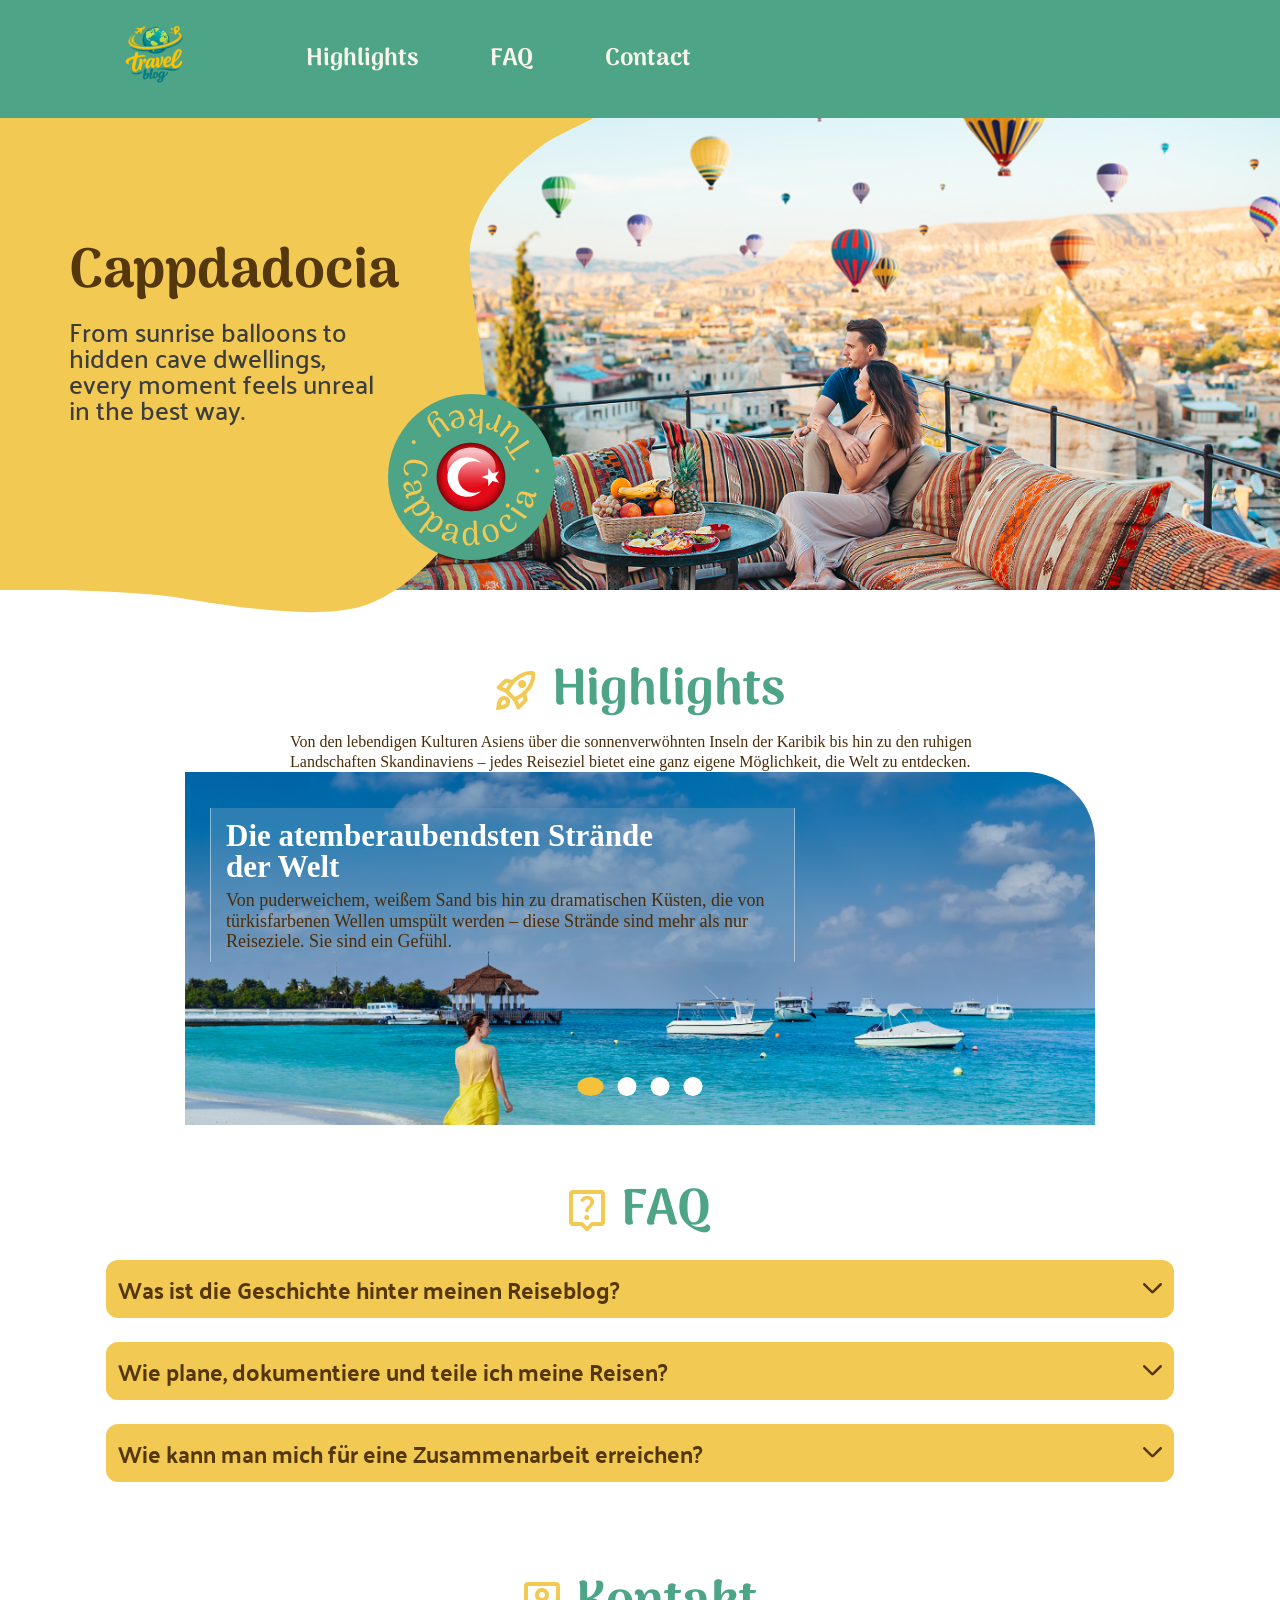
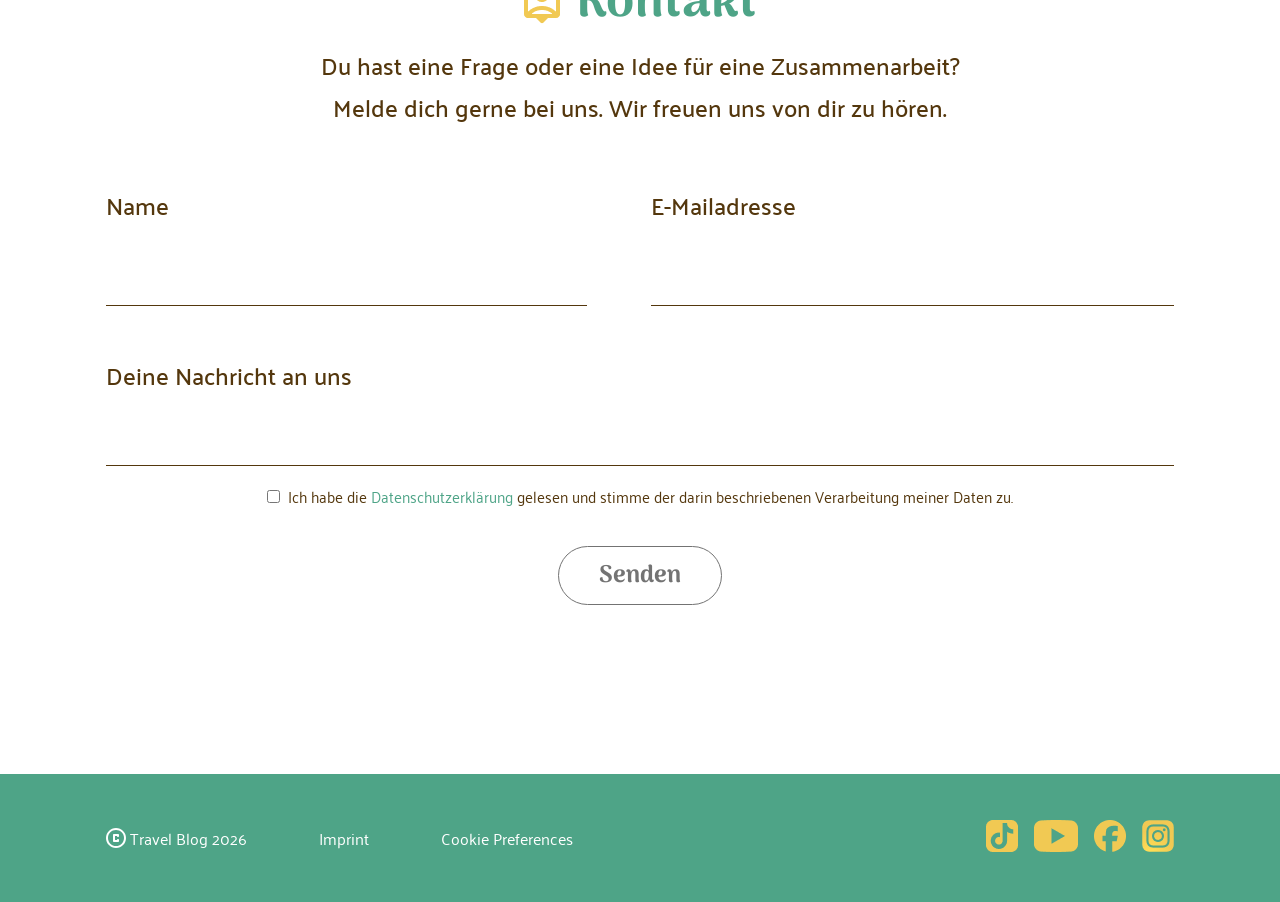
==== index.html @ 820eebd5 "finish lading-page-hero responsive for mobile/desktop" ====
<!DOCTYPE html>
<html lang="de">

<head>
    <meta charset="UTF-8">
    <meta name="viewport" content="width=device-width, initial-scale=1.0">
    <title>BLOG</title>

    <link rel="stylesheet" href="./styles/default.css">
    <link rel="stylesheet" href="./styles/variables.css">
    <link rel="stylesheet" href="./styles/fonts.css">
    <link rel="stylesheet" href="./styles/style.css">
</head>

<body>

    <header>
        <a href="index.html">
            <img class="header-logo" src="./assets/img/travelblog_logo.png"
                alt="Firmenlogo Travelblog mit Flugzeug und Weltkugel">
        </a>

        <nav>
            <a href="index.html#highlights">Highlights</a>
            <a href="index.html#faq">FAQ</a>
            <a href="index.html#contact-form">Contact</a>
        </nav>
    </header>

    <div class="content">

        <section class="landing-page-hero">
            <img class="hero-curve-img" src="./assets/img/hero-curve.svg" alt="">
            <img class="hero-curve-img-mobile" src="./assets/img/hero-curve-mobile.svg" alt="">
            <img class="hero-background-img" src="./assets/img/hero-picture.png"
                alt="Ein Bild von den Dächern von Kappadokien">
            <img class="hero-background-img-mobile" src="./assets/img/header-picture-mobile.png"
                alt="Ein Bild von den Dächern von Kappadokien">
            <div class="hero-turkey-circle" role="img" aria-label="Rundes Symbol von Türkei Flagge">
                <img class="hero-turkey-circle-bg" src="./assets/img/turkey-circle-bg.svg" alt="">
                <img class="hero-turkey-circle-text" src="./assets/img/turkey-circle-text.svg" alt="">
                <img class="hero-turkey-circle-flag" src="./assets/img/turkey-circle-flag.svg" alt="">
            </div>
            <div class="hero-headline">
                <h1>Cappdadocia</h1>
                <p>
                    From sunrise balloons to hidden cave dwellings,
                    every moment feels unreal in the best way.
                </p>
            </div>
        </section>
        <section id="highlights" class="landing-page-highlights">
            <div class="landing-page-headline">
                <img src="./assets/icons/rocket-icon.png" alt="">
                <h2>Highlights</h2>
            </div>

            <p>
                Von den lebendigen Kulturen Asiens über die sonnenverwöhnten Inseln der Karibik bis hin zu den ruhigen
                Landschaften Skandinaviens – jedes Reiseziel bietet eine ganz eigene Möglichkeit, die Welt zu entdecken.
            </p>

            <section class="slider">
                <div class="slides" id="slides">
                    <article class="slide">
                        <div class="slide-content">
                            <h2>
                                Die atemberaubendsten Strände <br>
                                der Welt
                            </h2>
                            <p>
                                Von puderweichem, weißem Sand bis hin zu dramatischen Küsten, die von türkisfarbenen
                                Wellen umspült werden – diese Strände sind mehr als nur Reiseziele. Sie sind ein Gefühl.
                            </p>
                        </div>
                    </article>
                    <article class="slide">
                        <div class="slide-content">
                            <h2>
                                Discover Asia’s<br>
                                Vibrant Cultures
                            </h2>
                            <p>
                                Explore ancient traditions, colorful markets and
                                unforgettable flavors in some of the world's most
                                fascinating destinations.
                            </p>
                        </div>
                    </article>
                    <article class="slide">
                        <div class="slide-content">
                            <h2>
                                Scandinavia’s<br>
                                Serene Landscapes
                            </h2>
                            <p>
                                From majestic mountains to peaceful fjords,
                                Scandinavia offers breathtaking scenery and
                                unforgettable adventures.
                            </p>
                        </div>
                    </article>
                    <article class="slide">
                        <div class="slide-content">
                            <h2>
                                Caribbean<br>
                                Island Dreams
                            </h2>
                            <p>
                                Warm sunshine, crystal-clear water and endless
                                horizons make the Caribbean a true paradise.
                            </p>
                        </div>
                    </article>
                </div>
                <div class="slider-dots">
                    <button class="dot active" data-slide="0" aria-label="Slide 1">
                    </button>
                    <button class="dot" data-slide="1" aria-label="Slide 2">
                    </button>
                    <button class="dot" data-slide="2" aria-label="Slide 3">
                    </button>
                    <button class="dot" data-slide="3" aria-label="Slide 4">
                    </button>
                </div>
                <!-- TODO (Marco): Slide-Wechsel darf laut Team-Absprache nicht per JavaScript erfolgen.
                     Bitte die Umschaltung der aktiven Slide rein per HTML/CSS umsetzen
                     (z.B. Radio-Buttons + :checked - die .dot-Buttons
                     sind aktuell nur Deko und ohne Funktion. -->
            </section>
        </section>

    <section id="faq" class="landing-page-faq">
        <div class="landing-page-headline">
            <img src="./assets/icons/faq.icon.png" alt="">
            <h2>FAQ</h2>
        </div>
        <div class="faq-accordion">
            <details>
                <summary>
                    Was ist die Geschichte hinter meinen Reiseblog?
                    <img src="./assets/icons/faq-accordion-arrow.svg" alt="Pfeil nach unten">
                </summary>

                <p>Alles begann mit einem spontanen Rucksacktrip durch Kappadokien und einer Ballonfahrt bei
                    Sonnenaufgang. Seitdem lässt mich das Fernweh nicht mehr los. Diesen Blog gibt es, damit auch du
                    Lust bekommst, deine eigenen Abenteuer zu wagen.
                </p>
            </details>

            <details>
                <summary>
                    Wie plane, dokumentiere und teile ich meine Reisen?
                    <img src="./assets/icons/faq-accordion-arrow.svg" alt="Pfeil nach unten">
                </summary>
                <p>Vor jeder Reise sammle ich Inspiration und plane eine grobe Route, lasse aber bewusst Raum für
                    Spontanes. Unterwegs halte ich alles in Fotos und einem kurzen Reisetagebuch fest. Zuhause
                    entsteht daraus dann der Blogartikel, den ich hier mit euch teile.</p>

            </details>

            <details>
                <summary>
                    Wie kann man mich für eine Zusammenarbeit erreichen?
                    <img src="./assets/icons/faq-accordion-arrow.svg" alt="Pfeil nach unten">
                </summary>
                <p>Ob Markenkooperation, gemeinsame Reise oder einfach nur ein Hallo – ich freue mich immer über
                    Anfragen. Am schnellsten erreichst du mich per E-Mail oder über das Kontaktformular hier auf der
                    Seite. Auch auf Instagram und TikTok kannst du mir jederzeit schreiben.</p>
            </details>

        </div>

    </section>

    <form id="contact-form" class="contact-form">

        <div class="landing-page-headline">
            <img src="./assets/icons/contact-icon.png" alt="">
            <h2>Kontakt</h2>
        </div>

        <div class="contact-text">
            <p>
                Du hast eine Frage oder eine Idee für eine Zusammenarbeit? <br>
                Melde dich gerne bei uns. Wir freuen uns von dir zu hören.
            </p>

            <div class="personal-data">

                <div class="name">
                    <label>Name</label>
                    <input type="text">
                </div>

                <div class="email">
                    <label>E-Mailadresse</label>
                    <input type="email">
                </div>

            </div>

            <div class="help">
                <label>Deine Nachricht an uns</label>
                <textarea></textarea>
            </div>

        <div class="privacy">
            <div class="privacy-wrapper">
            <input type="checkbox" required>

            <p>
                Ich habe die
                <a href="">Datenschutzerklärung</a>
                gelesen und stimme der darin beschriebenen Verarbeitung meiner Daten zu.
            </p>
        </div>
        </div>

        <button type="submit" class="send-button">
            Senden
        </button>
        </div>

    </form>

    </div>

    <footer>

        <div class="footer-links">

            <div class="footer-links-copyright">
                <img src="./assets/icons/copyright.svg" alt="Copyright Symbol für Website Rechte">
                <p>Travel Blog 2026</p>
            </div>

            <a href="imprint.html">Imprint</a>

            <p>Cookie Preferences</p>

        </div>

        <div class="footer-social-media-links">
            <a href="https://www.tiktok.com/de-DE/" target="_blank">
                <img src="./assets/icons/footer_tiktok.png" alt="Tiktok Logo">
            </a>

            <a href="https://www.youtube.com/" target="_blank">
                <img src="./assets/icons/footer_youtube.png" alt="YouTube Logo">
            </a>

            <a href="https://www.facebook.com/" target="_blank">
                <img src="./assets/icons/footer_facebook.png" alt="Facebook Logo">
            </a>

            <a href="https://www.instagram.com/" target="_blank">
                <img src="./assets/icons/footer_instagram.png" alt="Instagram Logo">
            </a>
        </div>

    </footer>

    <div class="mobile-nav">
        <ul>
            <li><a href=""> <img src="./assets/icons/mobile-nav-home.svg" alt="Home Icon"> </a></li>
            <li><a href=""> <img src="./assets/icons/mobile-nav-highlights.svg" alt="Highlights Icon"> </a></li>
            <li><a href=""> <img src="./assets/icons/mobile-nav-faq.svg" alt="FAQ Icon"> </a></li>
            <li><a href=""> <img src="./assets/icons/mobile-nav-contact.svg" alt="FAQ Icon"> </a></li>
        </ul>
    </div>

</body>

</html>
---- styles/default.css ----
* {
    box-sizing: border-box;
    margin: 0;
    scroll-behavior: smooth;
}

body {
    color: rgba(61, 61, 61, 1);
}

a {
    text-decoration: none;
}

span {
    font-weight: 700;
}
---- styles/variables.css ----
:root {

--primary-bg-color-header-footer: rgba(78, 164, 135, 1);
--content-padding: max(clamp(1.5rem, -0.21rem + 8.57vw, 7.5rem), calc(50% - 720px));

}
---- styles/fonts.css ----
/* arima-regular - latin */
@font-face {
  font-display: swap; /* Check https://developer.mozilla.org/en-US/docs/Web/CSS/@font-face/font-display for other options. */
  font-family: 'Arima';
  font-style: normal;
  font-weight: 400;
  src: url('../assets/fonts/arima-v7-latin-regular.woff2') format('woff2'); /* Chrome 36+, Opera 23+, Firefox 39+, Safari 12+, iOS 10+ */
}
/* arima-500 - latin */
@font-face {
  font-display: swap; /* Check https://developer.mozilla.org/en-US/docs/Web/CSS/@font-face/font-display for other options. */
  font-family: 'Arima';
  font-style: normal;
  font-weight: 500;
  src: url('../assets/fonts/arima-v7-latin-500.woff2') format('woff2'); /* Chrome 36+, Opera 23+, Firefox 39+, Safari 12+, iOS 10+ */
}
/* arima-600 - latin */
@font-face {
  font-display: swap; /* Check https://developer.mozilla.org/en-US/docs/Web/CSS/@font-face/font-display for other options. */
  font-family: 'Arima';
  font-style: normal;
  font-weight: 600;
  src: url('../assets/fonts/arima-v7-latin-600.woff2') format('woff2'); /* Chrome 36+, Opera 23+, Firefox 39+, Safari 12+, iOS 10+ */
}
/* arima-700 - latin */
@font-face {
  font-display: swap; /* Check https://developer.mozilla.org/en-US/docs/Web/CSS/@font-face/font-display for other options. */
  font-family: 'Arima';
  font-style: normal;
  font-weight: 700;
  src: url('../assets/fonts/arima-v7-latin-700.woff2') format('woff2'); /* Chrome 36+, Opera 23+, Firefox 39+, Safari 12+, iOS 10+ */
}

/* palanquin-regular - latin */
@font-face {
  font-display: swap; /* Check https://developer.mozilla.org/en-US/docs/Web/CSS/@font-face/font-display for other options. */
  font-family: 'Palanquin';
  font-style: normal;
  font-weight: 400;
  src: url('../assets/fonts/palanquin-v17-latin-regular.woff2') format('woff2'); /* Chrome 36+, Opera 23+, Firefox 39+, Safari 12+, iOS 10+ */
}
/* palanquin-500 - latin */
@font-face {
  font-display: swap; /* Check https://developer.mozilla.org/en-US/docs/Web/CSS/@font-face/font-display for other options. */
  font-family: 'Palanquin';
  font-style: normal;
  font-weight: 500;
  src: url('../assets/fonts/palanquin-v17-latin-500.woff2') format('woff2'); /* Chrome 36+, Opera 23+, Firefox 39+, Safari 12+, iOS 10+ */
}
/* palanquin-600 - latin */
@font-face {
  font-display: swap; /* Check https://developer.mozilla.org/en-US/docs/Web/CSS/@font-face/font-display for other options. */
  font-family: 'Palanquin';
  font-style: normal;
  font-weight: 600;
  src: url('../assets/fonts/palanquin-v17-latin-600.woff2') format('woff2'); /* Chrome 36+, Opera 23+, Firefox 39+, Safari 12+, iOS 10+ */
}
/* palanquin-700 - latin */
@font-face {
  font-display: swap; /* Check https://developer.mozilla.org/en-US/docs/Web/CSS/@font-face/font-display for other options. */
  font-family: 'Palanquin';
  font-style: normal;
  font-weight: 700;
  src: url('../assets/fonts/palanquin-v17-latin-700.woff2') format('woff2'); /* Chrome 36+, Opera 23+, Firefox 39+, Safari 12+, iOS 10+ */
}

/* palanquin-dark-regular - latin */
@font-face {
  font-display: swap; /* Check https://developer.mozilla.org/en-US/docs/Web/CSS/@font-face/font-display for other options. */
  font-family: 'Palanquin Dark';
  font-style: normal;
  font-weight: 400;
  src: url('../assets/fonts/palanquin-dark-v17-latin-regular.woff2') format('woff2'); /* Chrome 36+, Opera 23+, Firefox 39+, Safari 12+, iOS 10+ */
}
/* palanquin-dark-600 - latin */
@font-face {
  font-display: swap; /* Check https://developer.mozilla.org/en-US/docs/Web/CSS/@font-face/font-display for other options. */
  font-family: 'Palanquin Dark';
  font-style: normal;
  font-weight: 600;
  src: url('../assets/fonts/palanquin-dark-v17-latin-600.woff2') format('woff2'); /* Chrome 36+, Opera 23+, Firefox 39+, Safari 12+, iOS 10+ */
}
---- styles/style.css ----
header {
    display: flex;
    align-items: center;

    background-color: var(--primary-bg-color-header-footer);
    height: clamp(70px, 5.83vw + 42.9px, 128px);
    gap: 102px;
    padding-left: var(--content-padding);
}

.header-logo {
    width: 98px;
}

nav {
    display: flex;
    gap: 72px;
}

nav>a {
    text-decoration: none;
    font-size: 1.5rem;
    font-family: Arima;
    font-weight: 700;

    color: rgba(248, 245, 235, 1);
}

.content {
    padding-inline: var(--content-padding);

}


.landing-page-hero {
    background-color: rgba(241, 201, 83, 1);
    height: clamp(335px, 129.29px + 26.7857vw, 515px);
    width: min(100vw, 1440px);
    position: relative;
    left: 50%;
    transform: translateX(-50%);
    overflow: visible;
}

.hero-curve-img {
    position: absolute;
    z-index: 1;
    width: clamp(420px, 160.57px + 33.7798vw, 647px);
    height: auto;
}

.hero-curve-img-mobile {
    display: none;
}

.hero-background-img {
    z-index: 0;
    width: 100%;
    object-fit: cover;
    object-position: 50%;
    height: clamp(335px, 129.29px + 26.7857vw, 515px);
    position: absolute;
}

.hero-background-img-mobile {
    display: none;
}

.landing-section-hero {
    display: flex;
    justify-content: flex-start;
    flex-direction: column;
}

.hero-headline {
    display: flex;
    position: absolute;
    top: clamp(78px, 30px + 6.25vw, 120px);
    left: clamp(49px, 19.29px + 3.869vw, 75px);
    flex-direction: column;
    justify-content: center;
    max-width: clamp(228px, 88.57px + 18.1548vw, 350px);
}

.hero-headline h1 {

    font-family: Arima;
    font-size: clamp(2.5rem, 1.0714rem + 2.9762vw, 3.75rem);
    color: rgba(84, 55, 13, 1);
    z-index: 3;
}

.hero-headline p {
    margin: 0;

    font-family: Palanquin;
    font-size: clamp(1.25rem, 0.6786rem + 1.1905vw, 1.75rem);
    font-weight: 500;
    line-height: 1;
    z-index: 3;
}

/* Entfernt aus Marcos Slider-Commit: kollidiert mit unserer bestehenden body-Regel
   in default.css (Zeile 7) und fuehrt mit Arial eine projektfremde Schriftart ein
   (wir nutzen Arima/Palanquin). Als Kommentar erhalten statt geloescht, siehe Review.
body {
    font-family: Arial, Helvetica, sans-serif;
    background: #fff;
    color: #402400;
}
*/

.landing-page-highlights {
    width: 100%;
    max-width: 950px;
    margin: 60px auto 45px;
    padding: 0 20px;
}

.landing-page-highlights p {
    max-width: 700px;
    margin: auto;
    font-size: 16px;
    line-height: 1.25;
    color: #4b2c08;
}

/* .intro p {
    max-width: 700px;
    margin: auto;
    font-size: 16px;
    line-height: 1.25;
    color: #4b2c08;
} */


.slider {
    position: relative;
    width: 100%;
    height: 353px;
    overflow: hidden;
    border-top-right-radius: 70px;
}

.slides {
    display: flex;
    width: 400%;
    height: 100%;
    transition: transform 0.7s ease-in-out;
}

.slide {
    position: relative;
    width: 25%;
    height: 100%;
    flex-shrink: 0;
    background-size: cover;
    background-position: center;
}

.slide::after {
    content: "";
    position: absolute;
    inset: 0;
    background:
        linear-gradient(to bottom,
            rgba(0, 91, 157, 0.30),
            rgba(0, 91, 157, 0.05) 55%,
            rgba(0, 140, 180, 0.05));
}

.slide:nth-child(1) {
    background-image: url("../assets/img/beach.jpg");
}

.slide:nth-child(2) {
    background-image: url(../assets/img/beach.jpg);
}

.slide:nth-child(3) {
    background-image: url(../assets/img/beach.jpg);
}

.slide:nth-child(4) {
    background-image: url(../assets/img/beach.jpg);
}

.slide-content {
    position: absolute;
    z-index: 2;
    top: 36px;
    left: 25px;
    width: calc(100% - 210px);
    max-width: 585px;
    padding: 12px 15px 10px;
    color: #fff;
    border-left: 1px solid rgba(255, 255, 255, 0.45);
    border-right: 1px solid rgba(255, 255, 255, 0.45);
    background: rgba(110, 156, 192, 0.40);
}

.slide-content h2 {
    font-size: 31px;
    line-height: 1.02;
    font-weight: 800;
    margin-bottom: 7px;
}

.slide-content p {
    font-size: 18px;
    line-height: 1.15;
}

.slider-dots {
    position: absolute;
    z-index: 10;
    bottom: 29px;
    left: 50%;
    transform: translateX(-50%);
    display: flex;
    align-items: center;
    gap: 14px;
}

/* TODO (Marco): kein JavaScript einsetzen. Der aktive Slide-Wechsel (.dot.active,
   Verschiebung von .slides) muss noch rein per HTML/CSS umgesetzt werden,
   z.B. Radio-Buttons + :checked Aktuell ohne Funktion. */
.dot {
    width: 19px;
    height: 19px;
    border: none;
    border-radius: 50%;
    background: #fff;
    cursor: pointer;
    transition:
        background 0.3s ease,
        transform 0.3s ease,
        width 0.3s ease;
}

.dot:hover {
    transform: scale(1.1);
}

.dot.active {
    width: 26px;
    background: #f5c13b;
    border-radius: 50%;
}

.hero-turkey-circle {
    position: absolute;
    top: clamp(196px, 76px + 15.625vw, 301px);
    left: clamp(275px, 105.86px + 22.0238vw, 423px);
    z-index: 4;
    width: clamp(118px, 44.86px + 9.5238vw, 182px);
    height: clamp(118px, 44.86px + 9.5238vw, 182px);
}

.hero-turkey-circle-bg {
    position: absolute;
    inset: 0;
    width: 100%;
    height: 100%;
}

.hero-turkey-circle-text {
    position: absolute;
    inset: 0;
    margin: auto;
    width: 83%;
    height: auto;
    animation: spin-turkey-circle 13s linear infinite;
}

.hero-turkey-circle-flag {
    position: absolute;
    inset: 0;
    margin: auto;
    width: 42%;
    height: auto;
}

@keyframes spin-turkey-circle {
    to {
        transform: rotate(360deg);
    }
}

.tips-container {
    position: relative;
    padding: 25px 0px;
}

.tips-img {
    position: absolute;
    top: -45px;
    left: 0;
    z-index: 10;
}

.tips-section {
    background-color: rgba(78, 164, 135, 0.2);
    padding: 26px 16px 24px 16px;
    border-radius: 30px;

    width: 90%;
    margin: 0 auto;

    font-family: 'Palanquin';
    font-style: normal;
    font-weight: 400;
    font-size: clamp(1rem, 0.8571rem + 0.7143vw, 1.5rem);
    line-height: 1.2;
}

.tips-link {
    color: rgba(78, 164, 135, 1);

}



.share-button-section {
    display: flex;
    justify-content: center;
    align-items: center;
    flex-direction: column;

    /* margin: 32px; */
}

.share-button-section>p {
    flex-wrap: wrap;

    font-size: clamp(1.125rem, 1.0179rem + 0.5357vw, 1.5rem);
    font-family: Arima;
    font-weight: 500;
    text-align: center;
    line-height: 1.3;

    color: rgba(84, 55, 13, 1);
    width: 100%;
    max-width: 480px;
    padding: 10px;
}



.share-button {
    display: flex;
    justify-content: center;
    align-items: center;

    margin-top: 32px;
    width: 160px;
    height: 50px;
    background-color: rgba(78, 164, 135, 1);
    gap: 10px;
    border-radius: 40px;
}

.share-button img {
    width: 24px;
}

.share-vector-mobile {
    display: none;
}

.share-button p {
    font-size: 1.5rem;
    font-weight: 700;
    font-family: Arima;
    color: rgba(241, 201, 83, 1);
}

.share-button-wrapper {
    display: flex;
    align-items: center;
    justify-content: center;

    position: relative;
}

.share-button-wrapper>img {
    top: -18px;
    right: 50%;
    transform: translateX(-190px);
    position: absolute;
}

.landing-page-headline {
    display: flex;
    justify-content: center;
    align-items: center;

    gap: 16px;
}

.landing-page-headline h2 {
    color: rgba(78, 164, 135, 1);
    font-size: clamp(2.5rem, 2.2857rem + 1.0714vw, 3.25rem);
    font-family: 'Arima';
    font-style: normal;
    font-weight: 700;
}

.landing-page-faq {
    display: flex;
    flex-direction: column;
    justify-content: center;
    align-items: center;

    gap: 8px;
}

.faq-accordion {
    display: flex;
    flex-direction: column;
    width: 100%;
    gap: 24px;
}

.faq-accordion details {
    display: flex;
    flex-direction: column;

    background-color: rgba(241, 201, 83, 1);
    border-radius: 12px;
    overflow: hidden;

    interpolate-size: allow-keywords;
}

.faq-accordion details summary>img {
    transform: rotate(0deg);
    transition: transform 0.6s ease-in-out;
}

.faq-accordion details[open] summary>img {
    transform: rotate(-180deg);
}

.faq-accordion summary {
    display: flex;
    align-items: center;
    justify-content: space-between;
    width: 100%;

    font-family: Palanquin;
    font-size: clamp(1rem, 0.8571rem + 0.7143vw, 1.5rem);
    font-weight: 700;
    color: rgba(84, 55, 13, 1);

    list-style: none;
    cursor: pointer;
    outline: none;
    -webkit-tap-highlight-color: transparent;

    border-radius: 0;
    background-color: rgba(241, 201, 83, 1);
    padding: 8px 12px;
}

.faq-accordion summary:focus-visible {
    outline: 2px solid rgba(84, 55, 13, 1);
    outline-offset: -2px;
}

.faq-accordion details::details-content {
    background-color: #fff;
    opacity: 0;
    block-size: 0;
    overflow-y: clip;
    margin: 0;
    border-radius: 12px 12px 12px 12px;

    transition:
        content-visibility 0.6s allow-discrete,
        opacity 0.6s ease-in-out,
        block-size 0.6s ease-in-out,
        margin 0.6s ease-in-out;
}

.faq-accordion details[open]::details-content {
    opacity: 1;
    block-size: auto;
    margin: 0 12px 12px 12px;
}

@starting-style {
    .faq-accordion details[open]::details-content {
        opacity: 0;
        block-size: 0;
        margin: 0;
    }
}

.faq-accordion p {
    padding: 8px 8px;
    margin: 0;

    font-family: Palanquin;
    font-size: 1rem;
    font-weight: 500;
    color: rgba(84, 55, 13, 1);
    line-height: 1.1;
}

.contact-form {
    font-family: 'Palanquin';
    font-weight: 500;
    font-size: 1.5rem;
    color: rgba(84, 55, 13, 1);

    text-align: center;
    padding: 5rem 0;
}

.contact-text>p {
    padding-bottom: 3.5rem;
}

.personal-data {
    display: flex;
    justify-content: space-between;
}

.name {
    display: flex;
    flex-direction: column;
    width: 45%;
    text-align: start;
}

.email {
    display: flex;
    flex-direction: column;
    width: 49%;
    text-align: start;
}

.help {
    display: flex;
    flex-direction: column;
    text-align: start;
    padding-top: 3rem;
}

.name>input,
.email>input,
textarea {
    border: none;
    border-bottom: 1px solid rgba(84, 55, 13, 1);

    font-family: 'Palanquin';
    font-weight: 500;
    font-size: 1.5rem;
    color: rgba(78, 164, 135, 1);
}

.name>input,
.email>input {
    padding-top: 2.25rem;
}

textarea {
    padding-top: 1rem;
    height: 70px;
    resize: none;
}

.privacy {
    display: flex;
    align-items: flex-start;
    justify-content: center;
    gap: 8px;

    font-weight: 400;
    font-size: 0.938rem;

    padding-top: 1rem;
    padding-bottom: 2.25rem;
}

.privacy>input {
    height: 1.125rem;
    width: 1.125rem;
}

.privacy a {
    color: rgba(78, 164, 135, 1);
}

.privacy-wrapper {
    display: flex;
    gap: 0.5rem;
    align-items: flex-start
}

.privacy-wrapper p {
    text-align: left;
}

.privacy-wrapper>input {
    margin-top: 0.5rem;
}

.send-button {
    display: inline-flex;
    justify-content: center;
    align-items: center;

    padding: 9px 40px;
    border-radius: 40px;
    border: 1px solid rgba(115, 115, 115, 1);

    font-size: 1.5rem;
    font-family: 'Arima';
    font-weight: 700;

    color: rgba(115, 115, 115, 1);
    background-color: white;
}

.contact-form:has(.privacy input:checked) .send-button {
    background-color: rgb(78, 164, 135);
    color: rgba(241, 201, 83, 1);
    border: 1px solid rgb(78, 164, 135);
}

.contact-form:has(.privacy input:checked) .send-button:hover {
    box-shadow: 0 4px 8px rgba(78, 164, 135, 0.5);
    text-shadow: 0 2px 4px rgba(0, 0, 0, 0.5);
}

footer {
    display: flex;
    align-items: center;
    justify-content: space-between;

    background-color: var(--primary-bg-color-header-footer);
    height: 128px;
    padding-inline: clamp(24px, 9.01vw - 9.8px, 120px);
    margin-top: clamp(5rem, 10.3571rem - 5.9524vw, 7.5rem);
    padding-left: var(--content-padding);
}

.footer-links {
    display: flex;
    gap: 72px;

    font-size: 1rem;
    font-weight: 400;
    font-family: Palanquin;
    color: rgba(255, 255, 255, 1);

}

.footer-links a {
    color: rgba(255, 255, 255, 1);

}

.footer-links p {
    text-wrap-mode: nowrap;

}

.footer-links-copyright {
    display: flex;
    gap: 4px;
}

.footer-social-media-links {
    display: flex;
    gap: 16px;
}

.mobile-nav {
    display: none;
}

@media screen and (max-width: 767px) {
    .landing-page-hero {
        height: 480px;
    }

    .hero-curve-img {
        display: none;
    }

    .hero-curve-img-mobile {
        display: block;
        position: absolute;
        z-index: 1;
        top: 0;
        left: 0;
        width: 230px;
        height: auto;
    }

    .hero-background-img {
        display: none;
    }

    .hero-background-img-mobile {
        display: block;
        z-index: 0;
        width: 100%;
        height: 100%;
        object-fit: cover;
        object-position: 50%;
        position: absolute;
    }

    .hero-headline {
        display: none;
    }

    .hero-turkey-circle {
        top: 130px;
        left: 90px;
        width: 150px;
        height: 150px;
    }

    header {
        padding-left: 0;
        justify-content: center;
    }

    .header-logo {
        width: 80px;
    }

    nav {
        display: none;
    }

    .contact-text>p {
        display: none;
    }

    .tips-section {
        width: 100%;
        color: rgba(84, 55, 13, 1);


    }

    .personal-data {
        flex-direction: column;
    }

    .name,
    .email {
        width: 100%;
    }

    .name>input,
    .email>input,
    textarea {
        padding-top: 1rem;
    }

    .help {
        padding-top: 1rem;
    }

    .privacy {
        align-items: flex-start;
    }

    .share-vector {
        display: none;
    }

    .share-button-section {
        margin-bottom: 64px;
    }

    .share-button-wrapper>.share-vector-mobile {
        display: block;
        top: -4px;
        right: 50%;
        transform: translateX(max(-154px, 56px - 50vw));
        position: absolute;

    }

    footer {
        height: auto;
        padding-block: 24px 112px;
    }

    .footer-links {
        flex-direction: column;
        gap: 0px;

    }

    .footer-links>*:nth-child(1) {
        order: 3;
    }

    .footer-links>*:nth-child(2) {
        order: 1;
    }

    .footer-links>*:nth-child(3) {
        order: 2;
    }

    .footer-social-media-links {
        margin-top: 58px;
    }


    .footer-social-media-links img {
        width: 24px;
    }

    .footer-social-media-links a:nth-child(2) img {
        width: 33px;
    }

    .mobile-nav {
        display: flex;
        align-items: center;
        height: 88px;

        position: fixed;
        bottom: 0;
        left: 0;
        width: 100%;
        z-index: 10;

        background-color: rgba(241, 201, 83, 1);
    }

    .mobile-nav ul {
        display: flex;
        align-items: center;
        justify-content: space-evenly;
        gap: 16px;
        width: 100%;
        padding: 0 25px;
    }

    .mobile-nav li {
        list-style: none;
    }
}
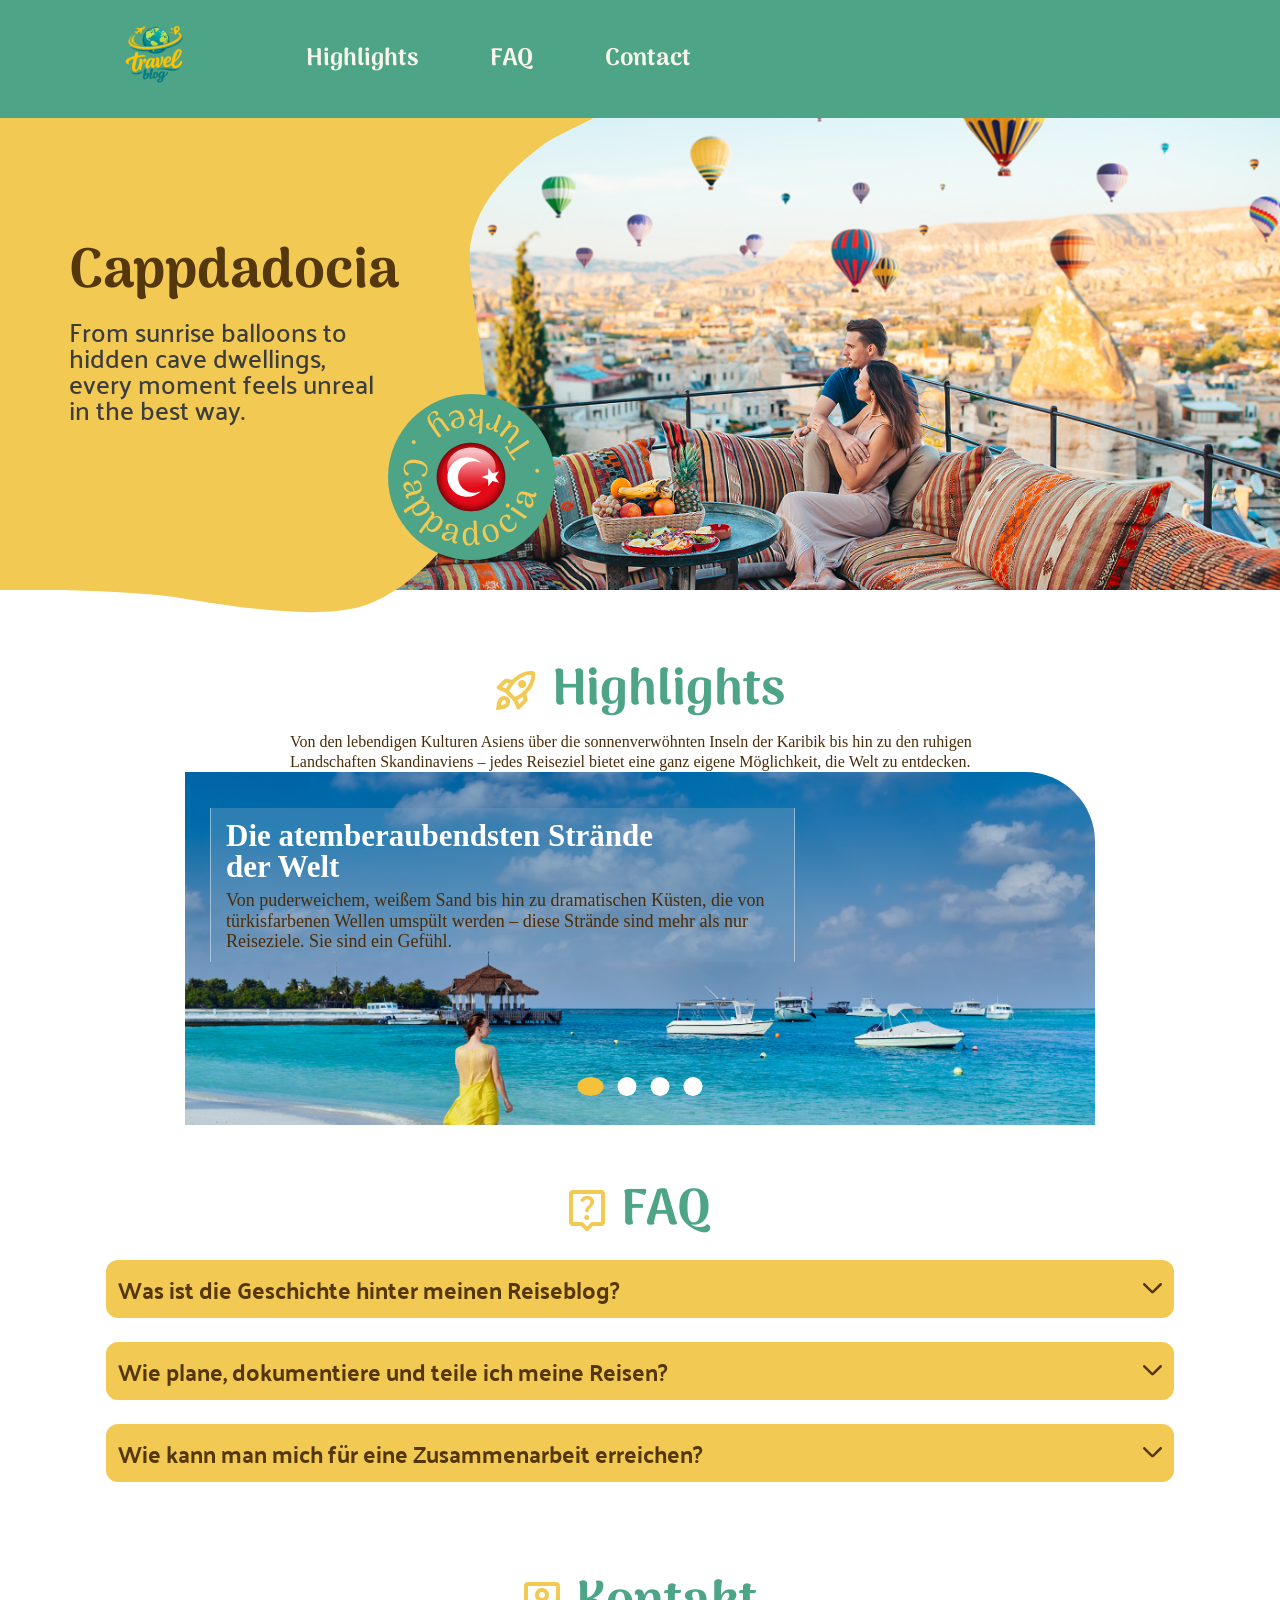
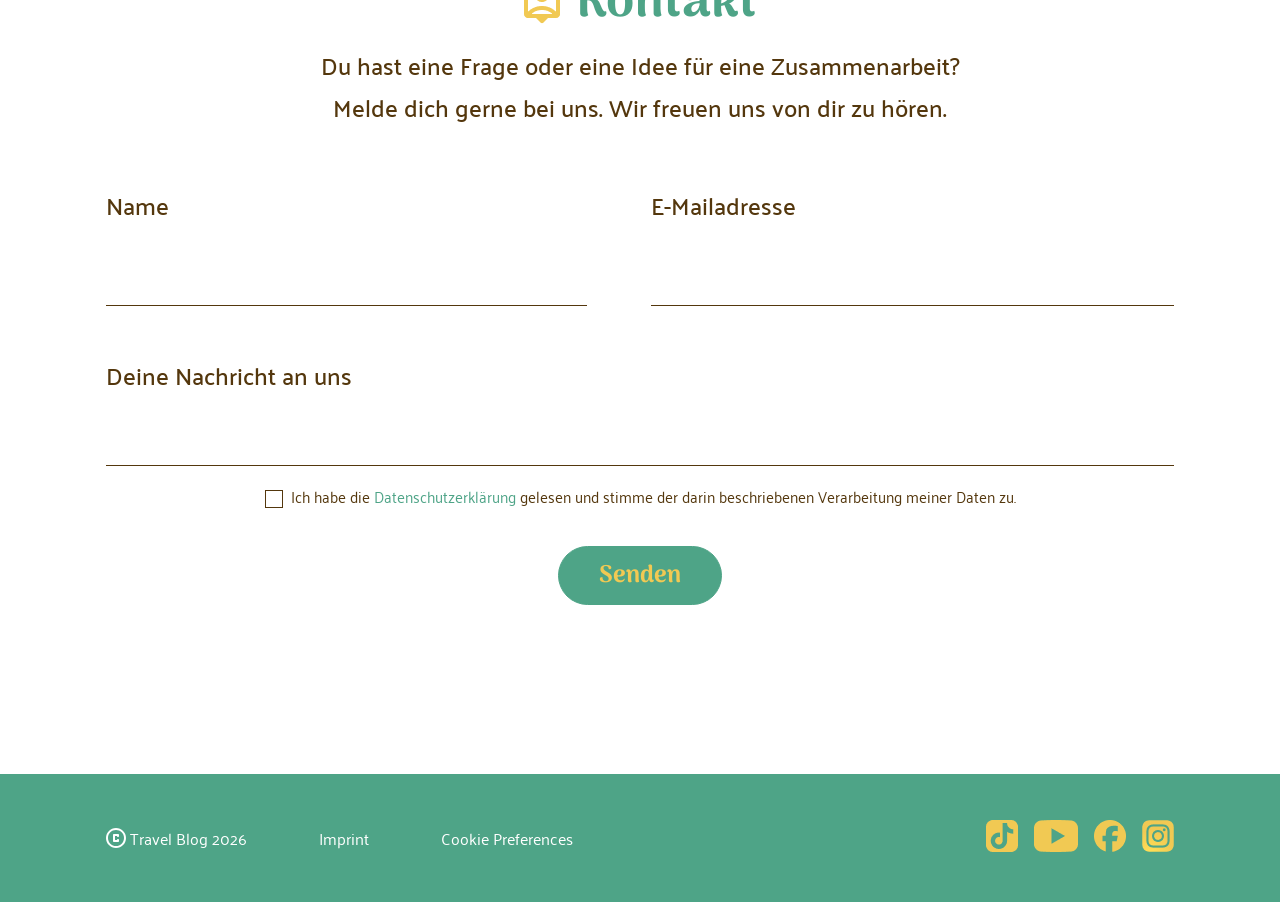
==== commit d6b40859: "add nav links for mobile nav" ====
--- a/index.html
+++ b/index.html
@@ -34,7 +34,7 @@
             <img class="hero-curve-img-mobile" src="./assets/img/hero-curve-mobile.svg" alt="">
             <img class="hero-background-img" src="./assets/img/hero-picture.png"
                 alt="Ein Bild von den Dächern von Kappadokien">
-            <img class="hero-background-img-mobile" src="./assets/img/header-picture-mobile.png"
+            <img class="hero-background-img-mobile" src="./assets/img/hero-picture-mobile.png"
                 alt="Ein Bild von den Dächern von Kappadokien">
             <div class="hero-turkey-circle" role="img" aria-label="Rundes Symbol von Türkei Flagge">
                 <img class="hero-turkey-circle-bg" src="./assets/img/turkey-circle-bg.svg" alt="">
@@ -263,10 +263,10 @@
 
     <div class="mobile-nav">
         <ul>
-            <li><a href=""> <img src="./assets/icons/mobile-nav-home.svg" alt="Home Icon"> </a></li>
-            <li><a href=""> <img src="./assets/icons/mobile-nav-highlights.svg" alt="Highlights Icon"> </a></li>
-            <li><a href=""> <img src="./assets/icons/mobile-nav-faq.svg" alt="FAQ Icon"> </a></li>
-            <li><a href=""> <img src="./assets/icons/mobile-nav-contact.svg" alt="FAQ Icon"> </a></li>
+            <li><a href="index.html"> <img src="./assets/icons/mobile-nav-home.svg" alt="Home Icon"> </a></li>
+            <li><a href="index.html#highlights"> <img src="./assets/icons/mobile-nav-highlights.svg" alt="Highlights Icon"> </a></li>
+            <li><a href="index.html#faq"> <img src="./assets/icons/mobile-nav-faq.svg" alt="FAQ Icon"> </a></li>
+            <li><a href="index.html#contact-form"> <img src="./assets/icons/mobile-nav-contact.svg" alt="FAQ Icon"> </a></li>
         </ul>
     </div>
 
--- a/styles/variables.css
+++ b/styles/variables.css
@@ -1,6 +1,6 @@
 :root {
 
 --primary-bg-color-header-footer: rgba(78, 164, 135, 1);
---content-padding: max(clamp(1.5rem, -0.21rem + 8.57vw, 7.5rem), calc(50% - 720px));
+--content-padding: max(clamp(1.5rem, -0.21rem + 8.57vw, 7.5rem), calc(50% - 600px));
 
 }
--- a/styles/style.css
+++ b/styles/style.css
@@ -100,16 +100,6 @@
     z-index: 3;
 }
 
-/* Entfernt aus Marcos Slider-Commit: kollidiert mit unserer bestehenden body-Regel
-   in default.css (Zeile 7) und fuehrt mit Arial eine projektfremde Schriftart ein
-   (wir nutzen Arima/Palanquin). Als Kommentar erhalten statt geloescht, siehe Review.
-body {
-    font-family: Arial, Helvetica, sans-serif;
-    background: #fff;
-    color: #402400;
-}
-*/
-
 .landing-page-highlights {
     width: 100%;
     max-width: 950px;
@@ -124,14 +114,6 @@
     line-height: 1.25;
     color: #4b2c08;
 }
-
-/* .intro p {
-    max-width: 700px;
-    margin: auto;
-    font-size: 16px;
-    line-height: 1.25;
-    color: #4b2c08;
-} */
 
 
 .slider {
@@ -287,108 +269,6 @@
     }
 }
 
-.tips-container {
-    position: relative;
-    padding: 25px 0px;
-}
-
-.tips-img {
-    position: absolute;
-    top: -45px;
-    left: 0;
-    z-index: 10;
-}
-
-.tips-section {
-    background-color: rgba(78, 164, 135, 0.2);
-    padding: 26px 16px 24px 16px;
-    border-radius: 30px;
-
-    width: 90%;
-    margin: 0 auto;
-
-    font-family: 'Palanquin';
-    font-style: normal;
-    font-weight: 400;
-    font-size: clamp(1rem, 0.8571rem + 0.7143vw, 1.5rem);
-    line-height: 1.2;
-}
-
-.tips-link {
-    color: rgba(78, 164, 135, 1);
-
-}
-
-
-
-.share-button-section {
-    display: flex;
-    justify-content: center;
-    align-items: center;
-    flex-direction: column;
-
-    /* margin: 32px; */
-}
-
-.share-button-section>p {
-    flex-wrap: wrap;
-
-    font-size: clamp(1.125rem, 1.0179rem + 0.5357vw, 1.5rem);
-    font-family: Arima;
-    font-weight: 500;
-    text-align: center;
-    line-height: 1.3;
-
-    color: rgba(84, 55, 13, 1);
-    width: 100%;
-    max-width: 480px;
-    padding: 10px;
-}
-
-
-
-.share-button {
-    display: flex;
-    justify-content: center;
-    align-items: center;
-
-    margin-top: 32px;
-    width: 160px;
-    height: 50px;
-    background-color: rgba(78, 164, 135, 1);
-    gap: 10px;
-    border-radius: 40px;
-}
-
-.share-button img {
-    width: 24px;
-}
-
-.share-vector-mobile {
-    display: none;
-}
-
-.share-button p {
-    font-size: 1.5rem;
-    font-weight: 700;
-    font-family: Arima;
-    color: rgba(241, 201, 83, 1);
-}
-
-.share-button-wrapper {
-    display: flex;
-    align-items: center;
-    justify-content: center;
-
-    position: relative;
-}
-
-.share-button-wrapper>img {
-    top: -18px;
-    right: 50%;
-    transform: translateX(-190px);
-    position: absolute;
-}
 
 .landing-page-headline {
     display: flex;
@@ -593,6 +473,11 @@
     color: rgba(78, 164, 135, 1);
 }
 
+.privacy a:hover {
+    font-family: 'Palanquin Dark';
+    font-weight: 400;
+}
+
 .privacy-wrapper {
     display: flex;
     gap: 0.5rem;
@@ -605,6 +490,15 @@
 
 .privacy-wrapper>input {
     margin-top: 0.5rem;
+
+    width: 18px;
+    height: 18px;
+    appearance: none;
+    border: 1px solid rgba(84, 55, 13, 1);
+}
+
+.privacy-wrapper > input:hover {
+    background-color: rgba(241, 201, 83, 1);
 }
 
 .send-button {
@@ -614,25 +508,47 @@
 
     padding: 9px 40px;
     border-radius: 40px;
-    border: 1px solid rgba(115, 115, 115, 1);
 
     font-size: 1.5rem;
     font-family: 'Arima';
     font-weight: 700;
 
-    color: rgba(115, 115, 115, 1);
-    background-color: white;
-}
-
-.contact-form:has(.privacy input:checked) .send-button {
     background-color: rgb(78, 164, 135);
     color: rgba(241, 201, 83, 1);
     border: 1px solid rgb(78, 164, 135);
 }
 
-.contact-form:has(.privacy input:checked) .send-button:hover {
+.send-button:hover {
     box-shadow: 0 4px 8px rgba(78, 164, 135, 0.5);
     text-shadow: 0 2px 4px rgba(0, 0, 0, 0.5);
+}
+
+.privacy-wrapper > input:checked {
+    background-color: rgb(78, 164, 135);
+}
+
+.privacy-wrapper > input:checked::after {
+    content: "";
+    display: block;
+    border: solid rgba(241, 201, 83, 1);
+    border-width: 0 2px 2px 0;
+
+    width: 5px;
+    height: 9px;
+
+    transform: translateX(4px) rotate(45deg);
+    display: flex;
+    align-items: center;
+    justify-content: center;
+}
+
+.contact-form:has(.privacy-wrapper > input:user-invalid) .send-button {
+    background-color: white;
+    color: rgba(115, 115, 115, 1);
+    border: 1px solid rgba(115, 115, 115, 1);
+
+    box-shadow: none;
+    text-shadow: none;
 }
 
 footer {
@@ -683,8 +599,135 @@
 }
 
 @media screen and (max-width: 767px) {
+    header {
+        padding-left: 0;
+        justify-content: center;
+    }
+
+    .header-logo {
+        width: 80px;
+    }
+
+    nav {
+        display: none;
+    }
+
+    .contact-text>p {
+        display: none;
+    }
+
+    .tips-section {
+        width: 100%;
+        color: rgba(84, 55, 13, 1);
+
+
+    }
+
+    .personal-data {
+        flex-direction: column;
+    }
+
+    .name,
+    .email {
+        width: 100%;
+    }
+
+    .name>input,
+    .email>input,
+    textarea {
+        padding-top: 1rem;
+    }
+
+    .help {
+        padding-top: 1rem;
+    }
+
+    .privacy {
+        align-items: flex-start;
+    }
+
+    footer {
+        height: auto;
+        padding-block: 24px 112px;
+    }
+
+    .footer-links {
+        flex-direction: column;
+        gap: 0px;
+
+    }
+
+    .footer-links>*:nth-child(1) {
+        order: 3;
+    }
+
+    .footer-links>*:nth-child(2) {
+        order: 1;
+    }
+
+    .footer-links>*:nth-child(3) {
+        order: 2;
+    }
+
+    .footer-social-media-links {
+        margin-top: 58px;
+    }
+
+
+    .footer-social-media-links img {
+        width: 24px;
+    }
+
+    .footer-social-media-links a:nth-child(2) img {
+        width: 33px;
+    }
+
+    .mobile-nav {
+        display: flex;
+        align-items: center;
+        height: 88px;
+
+        position: fixed;
+        bottom: 0;
+        left: 0;
+        width: 100%;
+        z-index: 10;
+
+        background-color: rgba(241, 201, 83, 1);
+    }
+
+    .mobile-nav ul {
+        display: flex;
+        align-items: center;
+        justify-content: space-evenly;
+        gap: 16px;
+        width: 100%;
+        padding: 0 25px;
+    }
+
+    .mobile-nav li {
+        list-style: none;
+    }
+}
+
+@media screen and (max-width: 500px) {
     .landing-page-hero {
         height: 480px;
+    }
+
+    .hero-background-img {
+        height: 100%;
+        display: none;
+    }
+
+    .hero-background-img-mobile {
+        display: block;
+        z-index: 0;
+        width: 100%;
+        height: 100%;
+        object-fit: cover;
+        object-position: 50%;
+        position: absolute;
     }
 
     .hero-curve-img {
@@ -701,20 +744,6 @@
         height: auto;
     }
 
-    .hero-background-img {
-        display: none;
-    }
-
-    .hero-background-img-mobile {
-        display: block;
-        z-index: 0;
-        width: 100%;
-        height: 100%;
-        object-fit: cover;
-        object-position: 50%;
-        position: absolute;
-    }
-
     .hero-headline {
         display: none;
     }
@@ -725,131 +754,4 @@
         width: 150px;
         height: 150px;
     }
-
-    header {
-        padding-left: 0;
-        justify-content: center;
-    }
-
-    .header-logo {
-        width: 80px;
-    }
-
-    nav {
-        display: none;
-    }
-
-    .contact-text>p {
-        display: none;
-    }
-
-    .tips-section {
-        width: 100%;
-        color: rgba(84, 55, 13, 1);
-
-
-    }
-
-    .personal-data {
-        flex-direction: column;
-    }
-
-    .name,
-    .email {
-        width: 100%;
-    }
-
-    .name>input,
-    .email>input,
-    textarea {
-        padding-top: 1rem;
-    }
-
-    .help {
-        padding-top: 1rem;
-    }
-
-    .privacy {
-        align-items: flex-start;
-    }
-
-    .share-vector {
-        display: none;
-    }
-
-    .share-button-section {
-        margin-bottom: 64px;
-    }
-
-    .share-button-wrapper>.share-vector-mobile {
-        display: block;
-        top: -4px;
-        right: 50%;
-        transform: translateX(max(-154px, 56px - 50vw));
-        position: absolute;
-
-    }
-
-    footer {
-        height: auto;
-        padding-block: 24px 112px;
-    }
-
-    .footer-links {
-        flex-direction: column;
-        gap: 0px;
-
-    }
-
-    .footer-links>*:nth-child(1) {
-        order: 3;
-    }
-
-    .footer-links>*:nth-child(2) {
-        order: 1;
-    }
-
-    .footer-links>*:nth-child(3) {
-        order: 2;
-    }
-
-    .footer-social-media-links {
-        margin-top: 58px;
-    }
-
-
-    .footer-social-media-links img {
-        width: 24px;
-    }
-
-    .footer-social-media-links a:nth-child(2) img {
-        width: 33px;
-    }
-
-    .mobile-nav {
-        display: flex;
-        align-items: center;
-        height: 88px;
-
-        position: fixed;
-        bottom: 0;
-        left: 0;
-        width: 100%;
-        z-index: 10;
-
-        background-color: rgba(241, 201, 83, 1);
-    }
-
-    .mobile-nav ul {
-        display: flex;
-        align-items: center;
-        justify-content: space-evenly;
-        gap: 16px;
-        width: 100%;
-        padding: 0 25px;
-    }
-
-    .mobile-nav li {
-        list-style: none;
-    }
 }
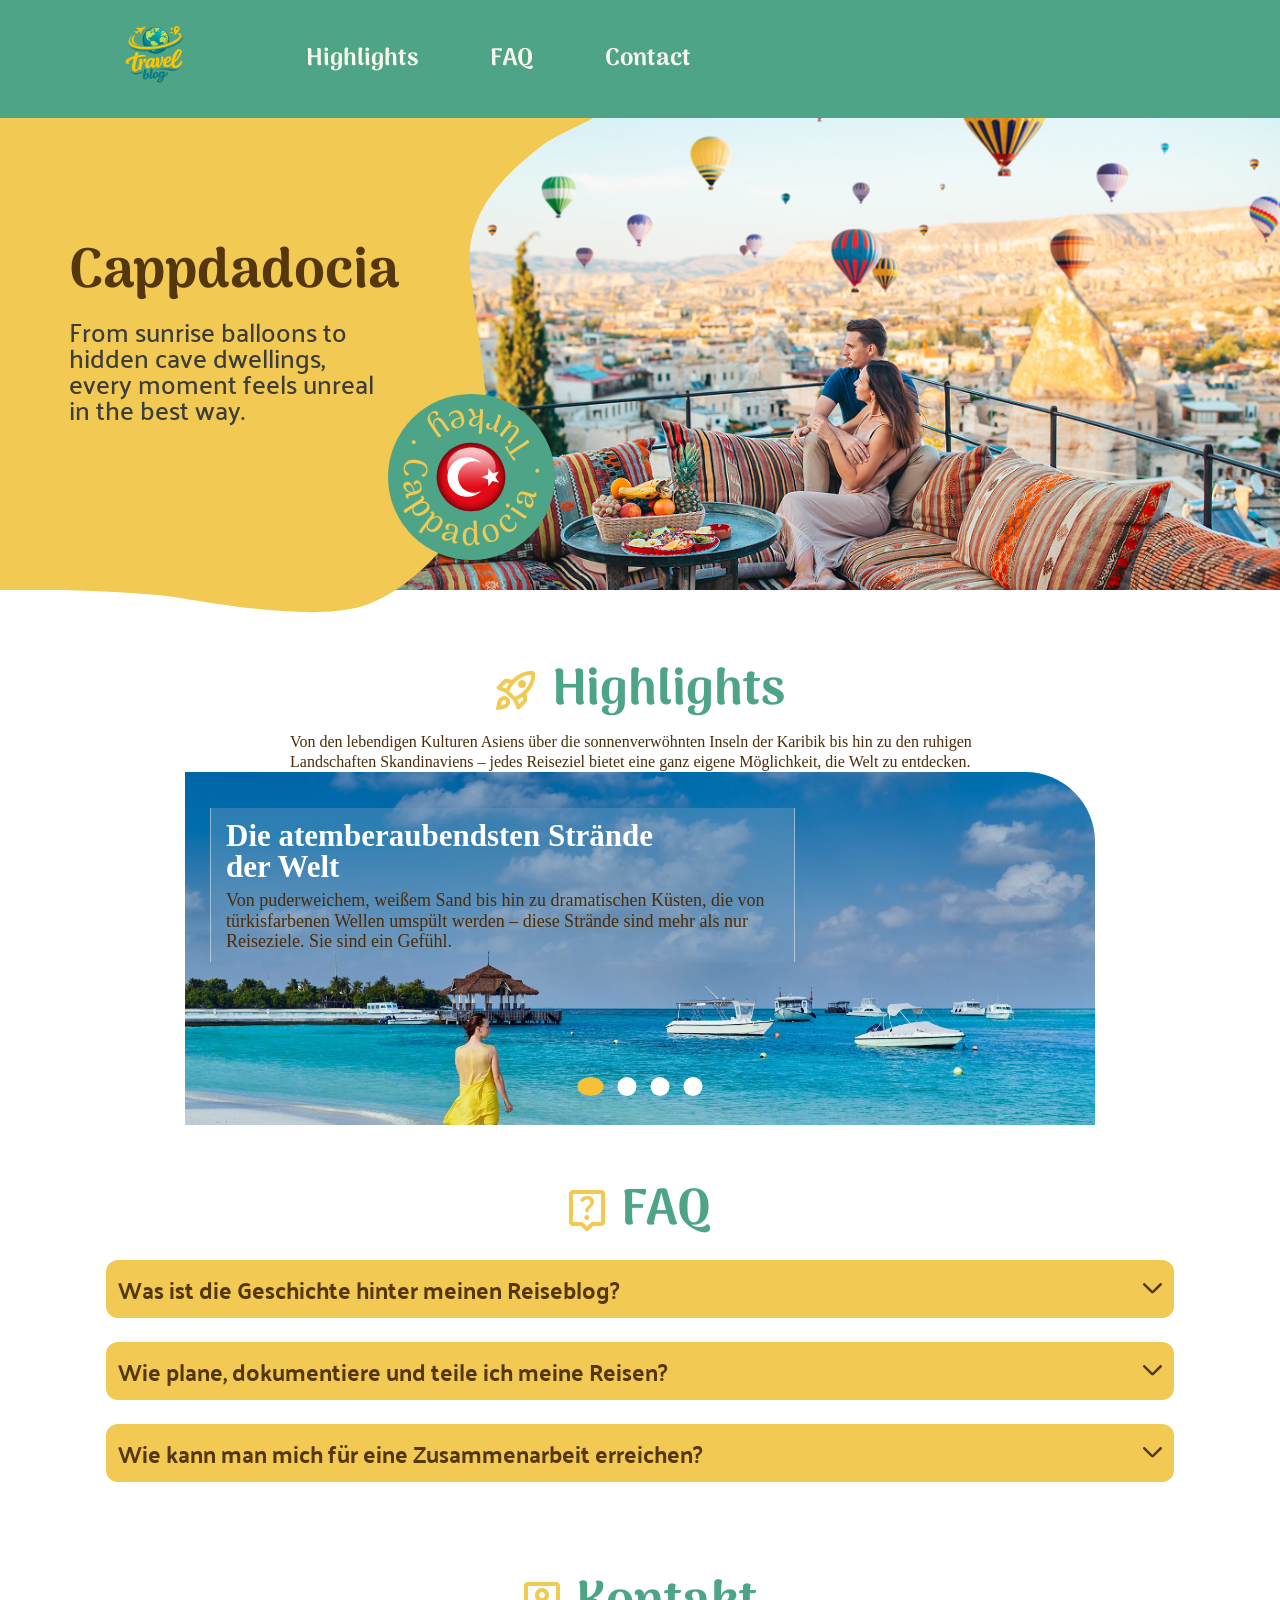
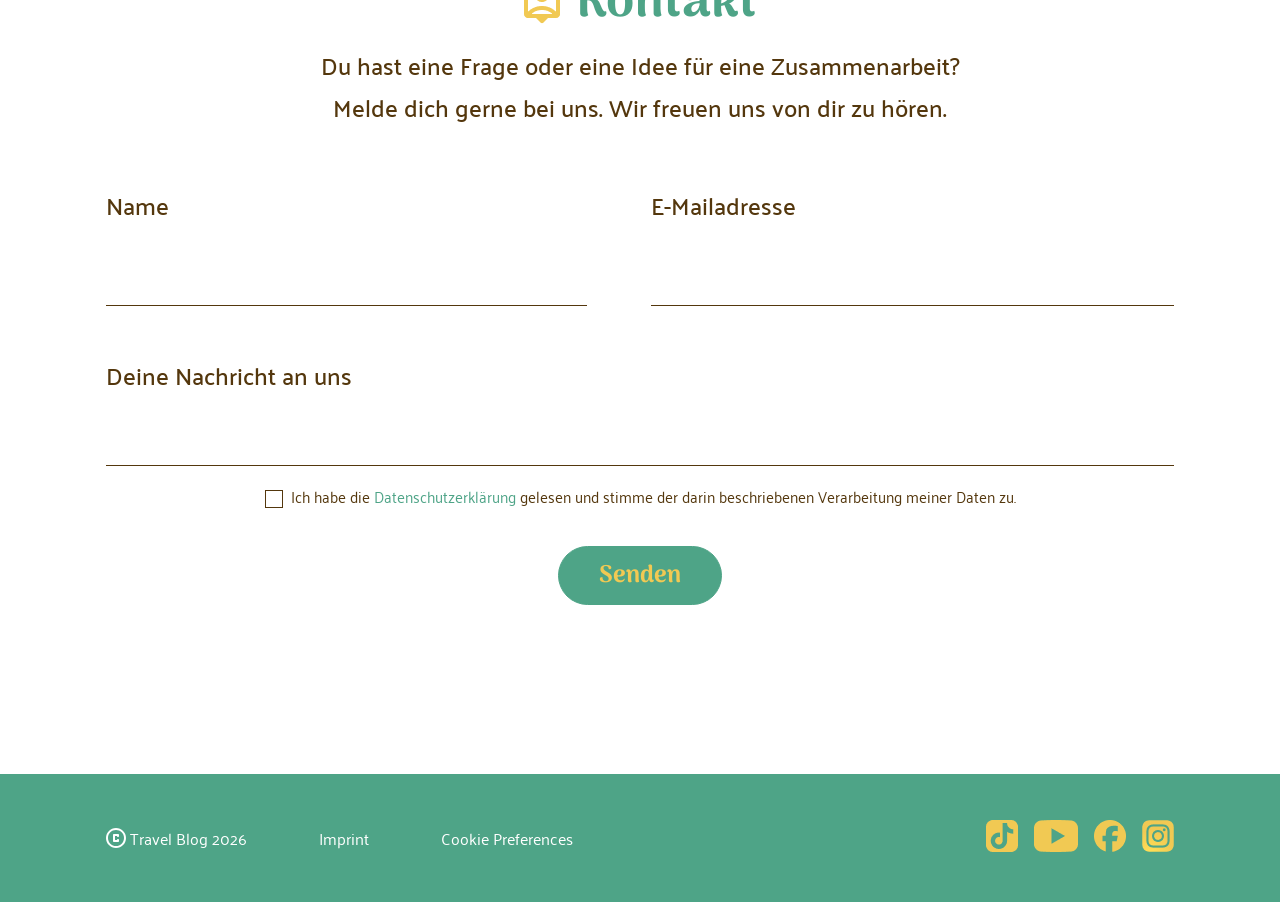
==== commit 8c1a1efb: "add lazy loading for img and change all img to compressed versions" ====
--- a/index.html
+++ b/index.html
@@ -51,7 +51,7 @@
         </section>
         <section id="highlights" class="landing-page-highlights">
             <div class="landing-page-headline">
-                <img src="./assets/icons/rocket-icon.png" alt="">
+                <img src="./assets/icons/rocket-icon.png" alt="" loading="lazy">
                 <h2>Highlights</h2>
             </div>
 
@@ -132,14 +132,14 @@
 
     <section id="faq" class="landing-page-faq">
         <div class="landing-page-headline">
-            <img src="./assets/icons/faq.icon.png" alt="">
+            <img src="./assets/icons/faq.icon.png" alt="" loading="lazy">
             <h2>FAQ</h2>
         </div>
         <div class="faq-accordion">
             <details>
                 <summary>
                     Was ist die Geschichte hinter meinen Reiseblog?
-                    <img src="./assets/icons/faq-accordion-arrow.svg" alt="Pfeil nach unten">
+                    <img src="./assets/icons/faq-accordion-arrow.svg" alt="Pfeil nach unten" loading="lazy">
                 </summary>
 
                 <p>Alles begann mit einem spontanen Rucksacktrip durch Kappadokien und einer Ballonfahrt bei
@@ -151,7 +151,7 @@
             <details>
                 <summary>
                     Wie plane, dokumentiere und teile ich meine Reisen?
-                    <img src="./assets/icons/faq-accordion-arrow.svg" alt="Pfeil nach unten">
+                    <img src="./assets/icons/faq-accordion-arrow.svg" alt="Pfeil nach unten" loading="lazy">
                 </summary>
                 <p>Vor jeder Reise sammle ich Inspiration und plane eine grobe Route, lasse aber bewusst Raum für
                     Spontanes. Unterwegs halte ich alles in Fotos und einem kurzen Reisetagebuch fest. Zuhause
@@ -162,7 +162,7 @@
             <details>
                 <summary>
                     Wie kann man mich für eine Zusammenarbeit erreichen?
-                    <img src="./assets/icons/faq-accordion-arrow.svg" alt="Pfeil nach unten">
+                    <img src="./assets/icons/faq-accordion-arrow.svg" alt="Pfeil nach unten" loading="lazy">
                 </summary>
                 <p>Ob Markenkooperation, gemeinsame Reise oder einfach nur ein Hallo – ich freue mich immer über
                     Anfragen. Am schnellsten erreichst du mich per E-Mail oder über das Kontaktformular hier auf der
@@ -176,7 +176,7 @@
     <form id="contact-form" class="contact-form">
 
         <div class="landing-page-headline">
-            <img src="./assets/icons/contact-icon.png" alt="">
+            <img src="./assets/icons/contact-icon.png" alt="" loading="lazy">
             <h2>Kontakt</h2>
         </div>
 
@@ -231,7 +231,7 @@
         <div class="footer-links">
 
             <div class="footer-links-copyright">
-                <img src="./assets/icons/copyright.svg" alt="Copyright Symbol für Website Rechte">
+                <img src="./assets/icons/copyright.svg" alt="Copyright Symbol für Website Rechte" loading="lazy">
                 <p>Travel Blog 2026</p>
             </div>
 
@@ -243,19 +243,19 @@
 
         <div class="footer-social-media-links">
             <a href="https://www.tiktok.com/de-DE/" target="_blank">
-                <img src="./assets/icons/footer_tiktok.png" alt="Tiktok Logo">
+                <img src="./assets/icons/footer_tiktok.png" alt="Tiktok Logo" loading="lazy">
             </a>
 
             <a href="https://www.youtube.com/" target="_blank">
-                <img src="./assets/icons/footer_youtube.png" alt="YouTube Logo">
+                <img src="./assets/icons/footer_youtube.png" alt="YouTube Logo" loading="lazy">
             </a>
 
             <a href="https://www.facebook.com/" target="_blank">
-                <img src="./assets/icons/footer_facebook.png" alt="Facebook Logo">
+                <img src="./assets/icons/footer_facebook.png" alt="Facebook Logo" loading="lazy">
             </a>
 
             <a href="https://www.instagram.com/" target="_blank">
-                <img src="./assets/icons/footer_instagram.png" alt="Instagram Logo">
+                <img src="./assets/icons/footer_instagram.png" alt="Instagram Logo" loading="lazy">
             </a>
         </div>
 
@@ -263,10 +263,10 @@
 
     <div class="mobile-nav">
         <ul>
-            <li><a href="index.html"> <img src="./assets/icons/mobile-nav-home.svg" alt="Home Icon"> </a></li>
-            <li><a href="index.html#highlights"> <img src="./assets/icons/mobile-nav-highlights.svg" alt="Highlights Icon"> </a></li>
-            <li><a href="index.html#faq"> <img src="./assets/icons/mobile-nav-faq.svg" alt="FAQ Icon"> </a></li>
-            <li><a href="index.html#contact-form"> <img src="./assets/icons/mobile-nav-contact.svg" alt="FAQ Icon"> </a></li>
+            <li><a href="index.html"> <img src="./assets/icons/mobile-nav-home.svg" alt="Home Icon" loading="lazy"> </a></li>
+            <li><a href="index.html#highlights"> <img src="./assets/icons/mobile-nav-highlights.svg" alt="Highlights Icon" loading="lazy"> </a></li>
+            <li><a href="index.html#faq"> <img src="./assets/icons/mobile-nav-faq.svg" alt="FAQ Icon" loading="lazy"> </a></li>
+            <li><a href="index.html#contact-form"> <img src="./assets/icons/mobile-nav-contact.svg" alt="FAQ Icon" loading="lazy"> </a></li>
         </ul>
     </div>
 
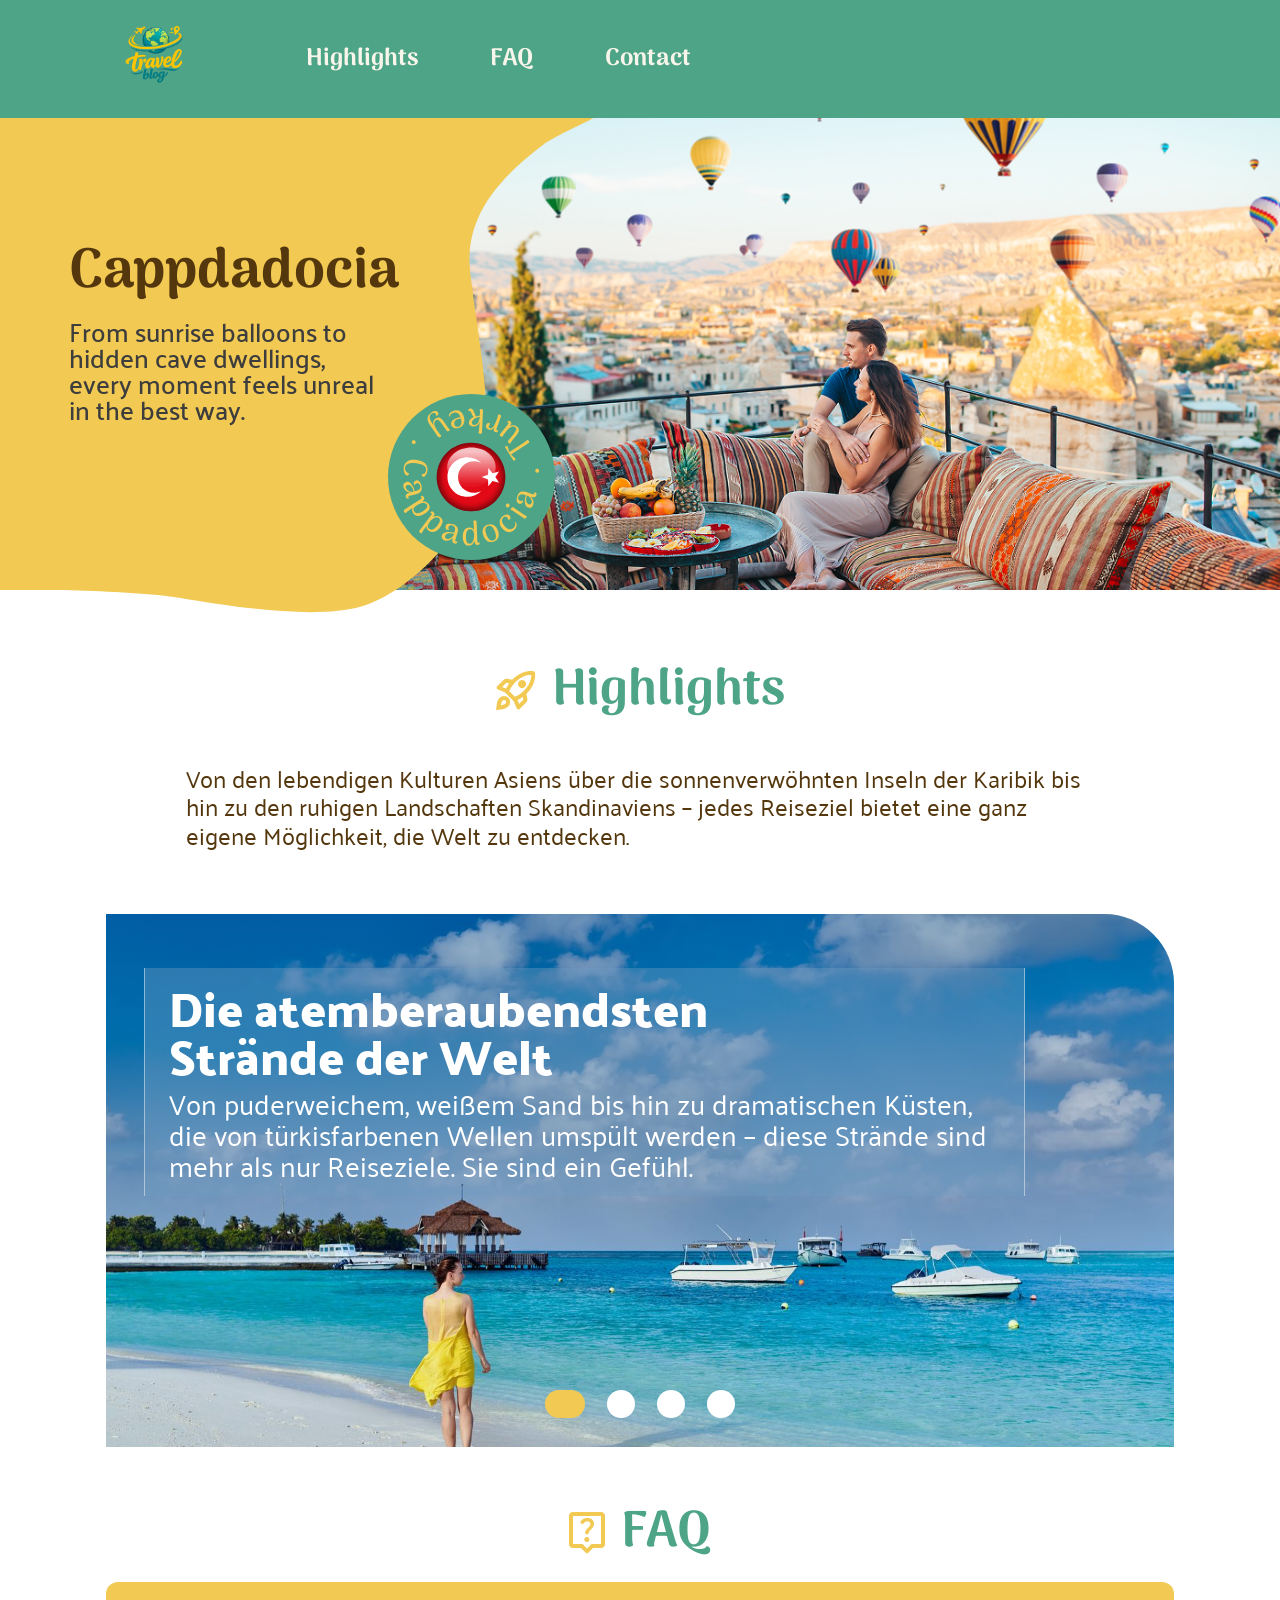
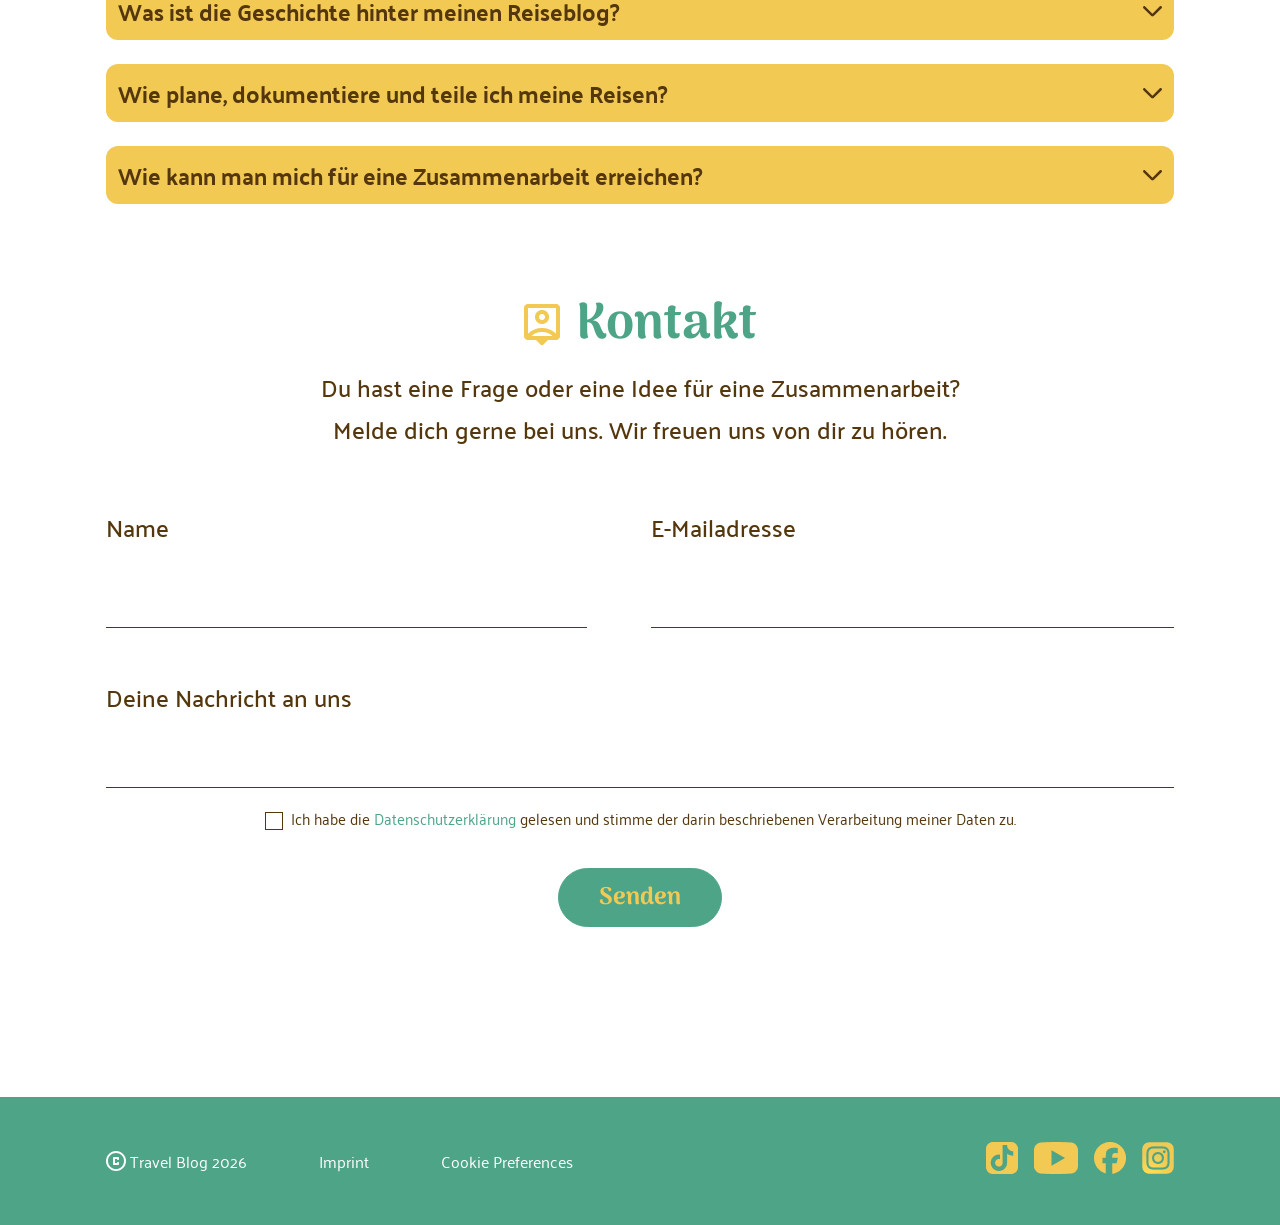
==== commit ef622a0a: "Complete desktop slider" ====
--- a/index.html
+++ b/index.html
@@ -61,72 +61,75 @@
             </p>
 
             <section class="slider">
+
+                <input type="radio" name="slider" id="slide-1" checked>
+                <input type="radio" name="slider" id="slide-2">
+                <input type="radio" name="slider" id="slide-3">
+                <input type="radio" name="slider" id="slide-4">
+
+                <div class="slider-dots">
+                    <label for="slide-1" class="dot"></label>
+                    <label for="slide-2" class="dot"></label>
+                    <label for="slide-3" class="dot"></label>
+                    <label for="slide-4" class="dot"></label>
+                </div>
+
                 <div class="slides" id="slides">
-                    <article class="slide">
-                        <div class="slide-content">
-                            <h2>
-                                Die atemberaubendsten Strände <br>
-                                der Welt
+
+                    <article class="slide">
+                        <a href="article01.html" class="slide-link">
+                        <div class="slide-content">
+                            <h2>
+                                Die atemberaubendsten <br>
+                                Strände der Welt
                             </h2>
                             <p>
                                 Von puderweichem, weißem Sand bis hin zu dramatischen Küsten, die von türkisfarbenen
                                 Wellen umspült werden – diese Strände sind mehr als nur Reiseziele. Sie sind ein Gefühl.
                             </p>
                         </div>
-                    </article>
-                    <article class="slide">
-                        <div class="slide-content">
-                            <h2>
-                                Discover Asia’s<br>
-                                Vibrant Cultures
-                            </h2>
-                            <p>
-                                Explore ancient traditions, colorful markets and
-                                unforgettable flavors in some of the world's most
-                                fascinating destinations.
-                            </p>
-                        </div>
-                    </article>
-                    <article class="slide">
-                        <div class="slide-content">
-                            <h2>
-                                Scandinavia’s<br>
-                                Serene Landscapes
-                            </h2>
-                            <p>
-                                From majestic mountains to peaceful fjords,
-                                Scandinavia offers breathtaking scenery and
-                                unforgettable adventures.
-                            </p>
-                        </div>
-                    </article>
-                    <article class="slide">
-                        <div class="slide-content">
-                            <h2>
-                                Caribbean<br>
-                                Island Dreams
-                            </h2>
-                            <p>
-                                Warm sunshine, crystal-clear water and endless
-                                horizons make the Caribbean a true paradise.
-                            </p>
-                        </div>
-                    </article>
-                </div>
-                <div class="slider-dots">
-                    <button class="dot active" data-slide="0" aria-label="Slide 1">
-                    </button>
-                    <button class="dot" data-slide="1" aria-label="Slide 2">
-                    </button>
-                    <button class="dot" data-slide="2" aria-label="Slide 3">
-                    </button>
-                    <button class="dot" data-slide="3" aria-label="Slide 4">
-                    </button>
-                </div>
-                <!-- TODO (Marco): Slide-Wechsel darf laut Team-Absprache nicht per JavaScript erfolgen.
-                     Bitte die Umschaltung der aktiven Slide rein per HTML/CSS umsetzen
-                     (z.B. Radio-Buttons + :checked - die .dot-Buttons
-                     sind aktuell nur Deko und ohne Funktion. -->
+                        </a>
+                    </article>
+                    <article class="slide">
+                        <a href="article02.html" class="slide-link">
+                        <div class="slide-content">
+                            <h2>
+                                Kopenhagen in 3 Tagen: <br>
+                                Große Erlebnisse, kleines Budget
+                            </h2>
+                            <p>
+                                Entdecke Kopenhagen, wo historischer Charme auf modernes Design, lebendige Fahrradkultur und entspanntes Leben am Wasser trifft. 
+                                Erlebe gemütliche Cafés, innovative Küche und die wunderbar entspannte Atmosphäre der Stadt.
+                            </p>
+                        </div>
+                        </a>
+                    </article>
+                    <article class="slide">
+                        <div class="slide-content">
+                            <h2>
+                                Skandinaviens<br>
+                                malerische Landschaften
+                            </h2>
+                            <p>
+                                Von majestätischen Bergen bis hin zu friedlichen Fjorden
+                                bietet Skandinavien atemberaubende Landschaften und
+                                unvergessliche Abenteuer.
+                            </p>
+                        </div>
+                    </article>
+                    <article class="slide">
+                        <div class="slide-content">
+                            <h2>
+                                Karibische Inselträume
+                            </h2>
+                            <p>
+                                Warmer Sonnenschein, kristallklares Wasser und endlose
+                                Horizonte machen die Karibik zu einem wahren Paradies.
+                            </p>
+                        </div>
+                    </article>
+                </div>
+
             </section>
         </section>
 
--- a/styles/style.css
+++ b/styles/style.css
@@ -18,6 +18,7 @@
 }
 
 nav>a {
+    position: relative;
     text-decoration: none;
     font-size: 1.5rem;
     font-family: Arima;
@@ -26,11 +27,50 @@
     color: rgba(248, 245, 235, 1);
 }
 
+nav>a::after {
+    content: "";
+    position: absolute;
+    left: 51%;
+    bottom: 3px;
+    background-repeat: no-repeat;
+    background-size: contain;
+    opacity: 0;
+    transform: translateX(-50%) scale(0.85);
+    transition: opacity 0.25s ease-in-out, transform 0.25s ease;
+    pointer-events: none;
+}
+
+nav>a:hover::after {
+    opacity: 1;
+    transform: translateX(-50%) scale(1);
+}
+
+nav>a:nth-child(1)::after {
+    width: 121px;
+    height: 18px;
+    background-image: url("../assets/icons/highlights-hover.svg");
+}
+
+nav>a:nth-child(2)::after {
+    width: 56px;
+    height: 9px;
+    background-image: url("../assets/icons/faq-hover.svg");
+}
+
+nav>a:nth-child(3)::after {
+    width: 92px;
+    height: 11px;
+    background-image: url("../assets/icons/contact-hover.svg");
+}
+
+/* nav>a:visited{
+    color: rgba(241, 201, 83, 1);
+} */
+
 .content {
     padding-inline: var(--content-padding);
 
 }
-
 
 .landing-page-hero {
     background-color: rgba(241, 201, 83, 1);
@@ -102,24 +142,35 @@
 
 .landing-page-highlights {
     width: 100%;
-    max-width: 950px;
     margin: 60px auto 45px;
-    padding: 0 20px;
+
 }
 
 .landing-page-highlights p {
-    max-width: 700px;
-    margin: auto;
-    font-size: 16px;
-    line-height: 1.25;
-    color: #4b2c08;
-}
-
+    max-width: 85%;
+    font-size: 1.5rem;
+    color: rgba(84, 55, 13, 1);
+    font-family: Palanquin;
+    line-height: 1.2;
+    margin: 2rem auto 4rem auto;
+
+}
+
+.slide-content p {
+    max-width: none;
+    margin: 0.5rem 0 0;
+    font-family: "Palanquin", sans-serif;
+    font-weight: 400;
+    font-size: 1.75rem;
+    line-height: 110%;
+    letter-spacing: 0;
+    color: white;
+}
 
 .slider {
     position: relative;
     width: 100%;
-    height: 353px;
+    height: 533px;
     overflow: hidden;
     border-top-right-radius: 70px;
 }
@@ -149,6 +200,7 @@
             rgba(0, 91, 157, 0.30),
             rgba(0, 91, 157, 0.05) 55%,
             rgba(0, 140, 180, 0.05));
+    pointer-events: none;
 }
 
 .slide:nth-child(1) {
@@ -156,41 +208,58 @@
 }
 
 .slide:nth-child(2) {
-    background-image: url(../assets/img/beach.jpg);
+    background-image: url("../assets/img/scandinavia.jpg");
 }
 
 .slide:nth-child(3) {
-    background-image: url(../assets/img/beach.jpg);
+    background-image: url("../assets/img/sanctuary.jpg");
 }
 
 .slide:nth-child(4) {
-    background-image: url(../assets/img/beach.jpg);
+    background-image: url("../assets/img/fuji.jpg");
+}
+
+#slide-1:checked ~ .slides {
+    transform: translateX(0);
+}
+
+#slide-2:checked ~ .slides {
+    transform: translateX(-25%);
+}
+
+#slide-3:checked ~ .slides {
+    transform: translateX(-50%);
+}
+
+#slide-4:checked ~ .slides {
+    transform: translateX(-75%);
+}
+
+.slider > input {
+    display: none;
 }
 
 .slide-content {
     position: absolute;
     z-index: 2;
-    top: 36px;
-    left: 25px;
-    width: calc(100% - 210px);
-    max-width: 585px;
-    padding: 12px 15px 10px;
-    color: #fff;
+    top: 3.375rem;
+    left: 2.375rem;
+    width: 55.0625rem;
+    max-width: calc(100% - 4.75rem);
+    padding: 1rem 1.5rem;
+    color: white;
     border-left: 1px solid rgba(255, 255, 255, 0.45);
     border-right: 1px solid rgba(255, 255, 255, 0.45);
     background: rgba(110, 156, 192, 0.40);
 }
 
 .slide-content h2 {
-    font-size: 31px;
-    line-height: 1.02;
-    font-weight: 800;
-    margin-bottom: 7px;
-}
-
-.slide-content p {
-    font-size: 18px;
-    line-height: 1.15;
+    margin: 0;
+    font-family: "Palanquin Dark";
+    font-weight: 600;
+    font-size: 3rem;
+    line-height: 100%;
+    letter-spacing: 0;
 }
 
 .slider-dots {
@@ -201,15 +270,12 @@
     transform: translateX(-50%);
     display: flex;
     align-items: center;
-    gap: 14px;
-}
-
-/* TODO (Marco): kein JavaScript einsetzen. Der aktive Slide-Wechsel (.dot.active,
-   Verschiebung von .slides) muss noch rein per HTML/CSS umgesetzt werden,
-   z.B. Radio-Buttons + :checked Aktuell ohne Funktion. */
+    gap: 22px;
+}
+
 .dot {
-    width: 19px;
-    height: 19px;
+    width: 28px;
+    height: 28px;
     border: none;
     border-radius: 50%;
     background: #fff;
@@ -220,14 +286,25 @@
         width 0.3s ease;
 }
 
+#slide-1:checked ~ .slider-dots label[for="slide-1"],
+#slide-2:checked ~ .slider-dots label[for="slide-2"],
+#slide-3:checked ~ .slider-dots label[for="slide-3"],
+#slide-4:checked ~ .slider-dots label[for="slide-4"] {
+    background: rgba(241, 201, 83, 1);
+    width: 40px;
+    border-radius: 20px;
+}
+
+.slide-link {
+    display: block;
+    width: 100%;
+    height: 100%;
+    color: inherit;
+    text-decoration: none;
+}
+
 .dot:hover {
     transform: scale(1.1);
-}
-
-.dot.active {
-    width: 26px;
-    background: #f5c13b;
-    border-radius: 50%;
 }
 
 .hero-turkey-circle {
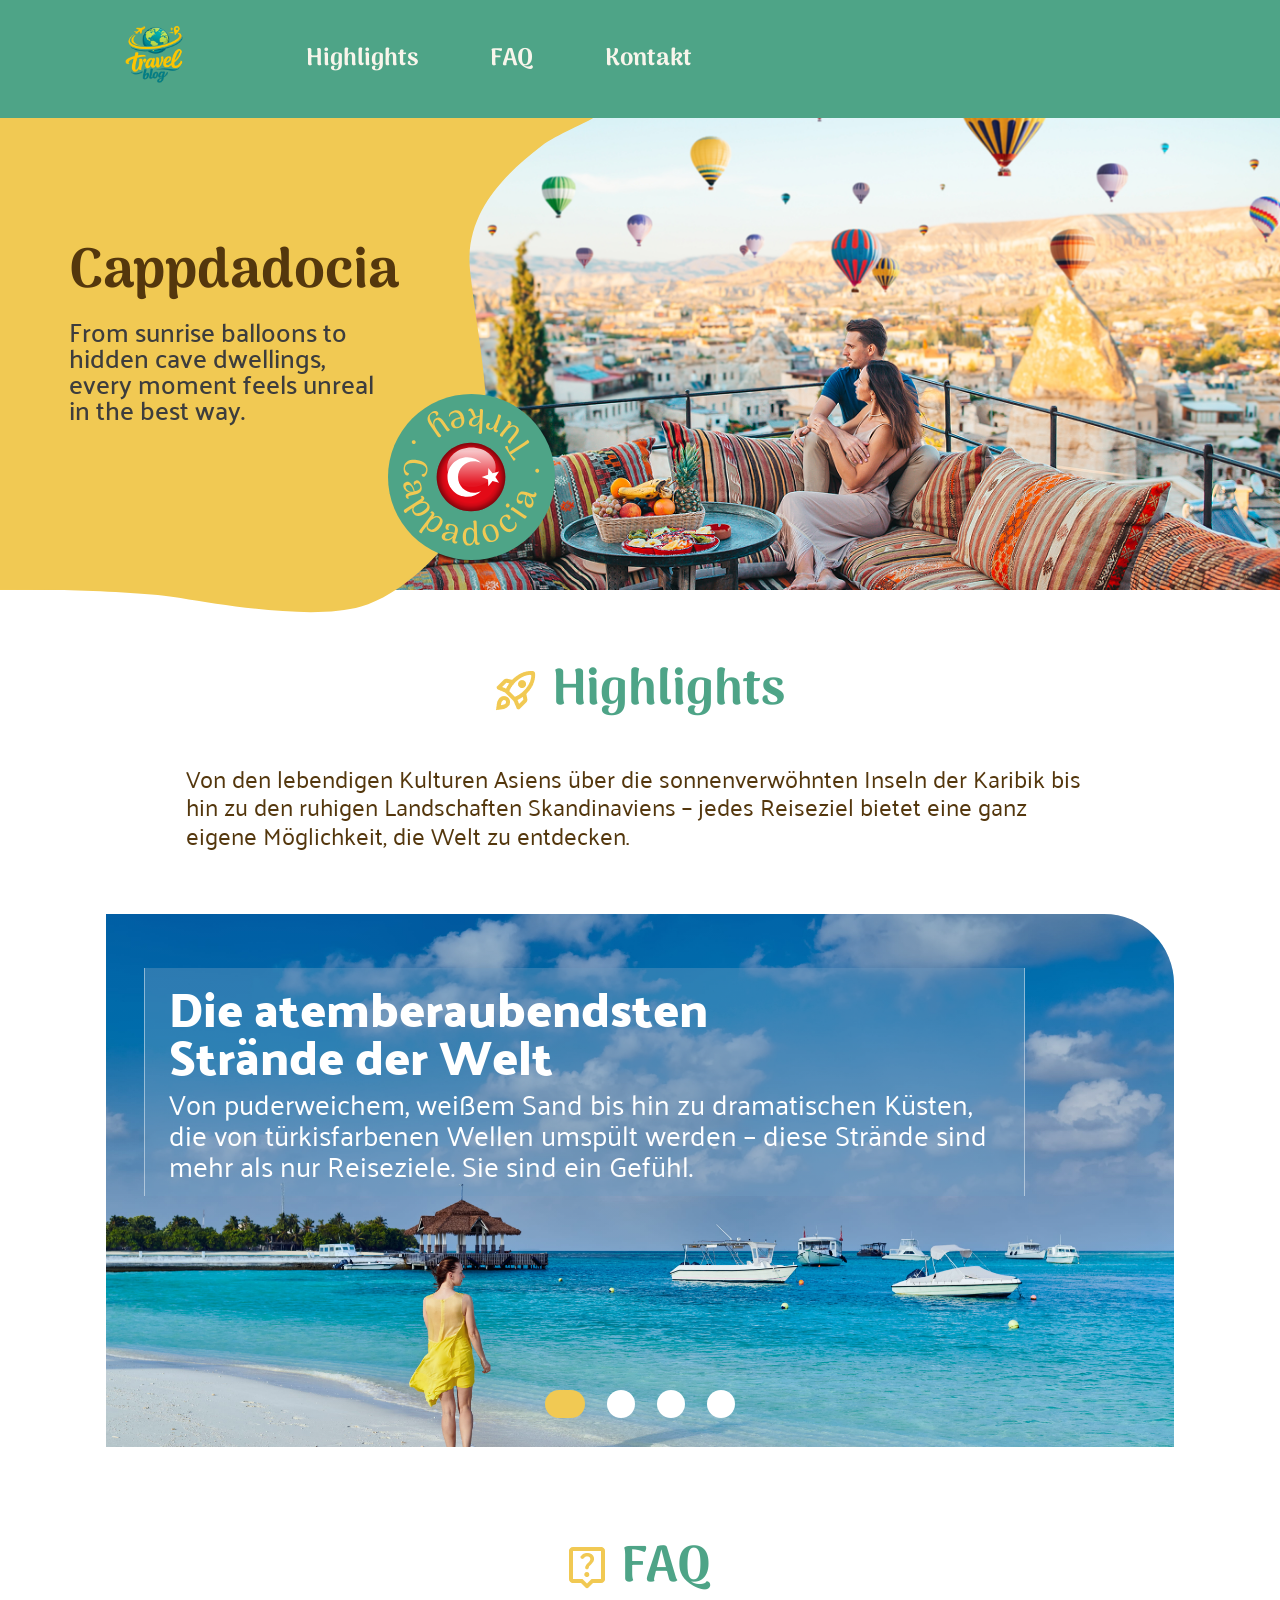
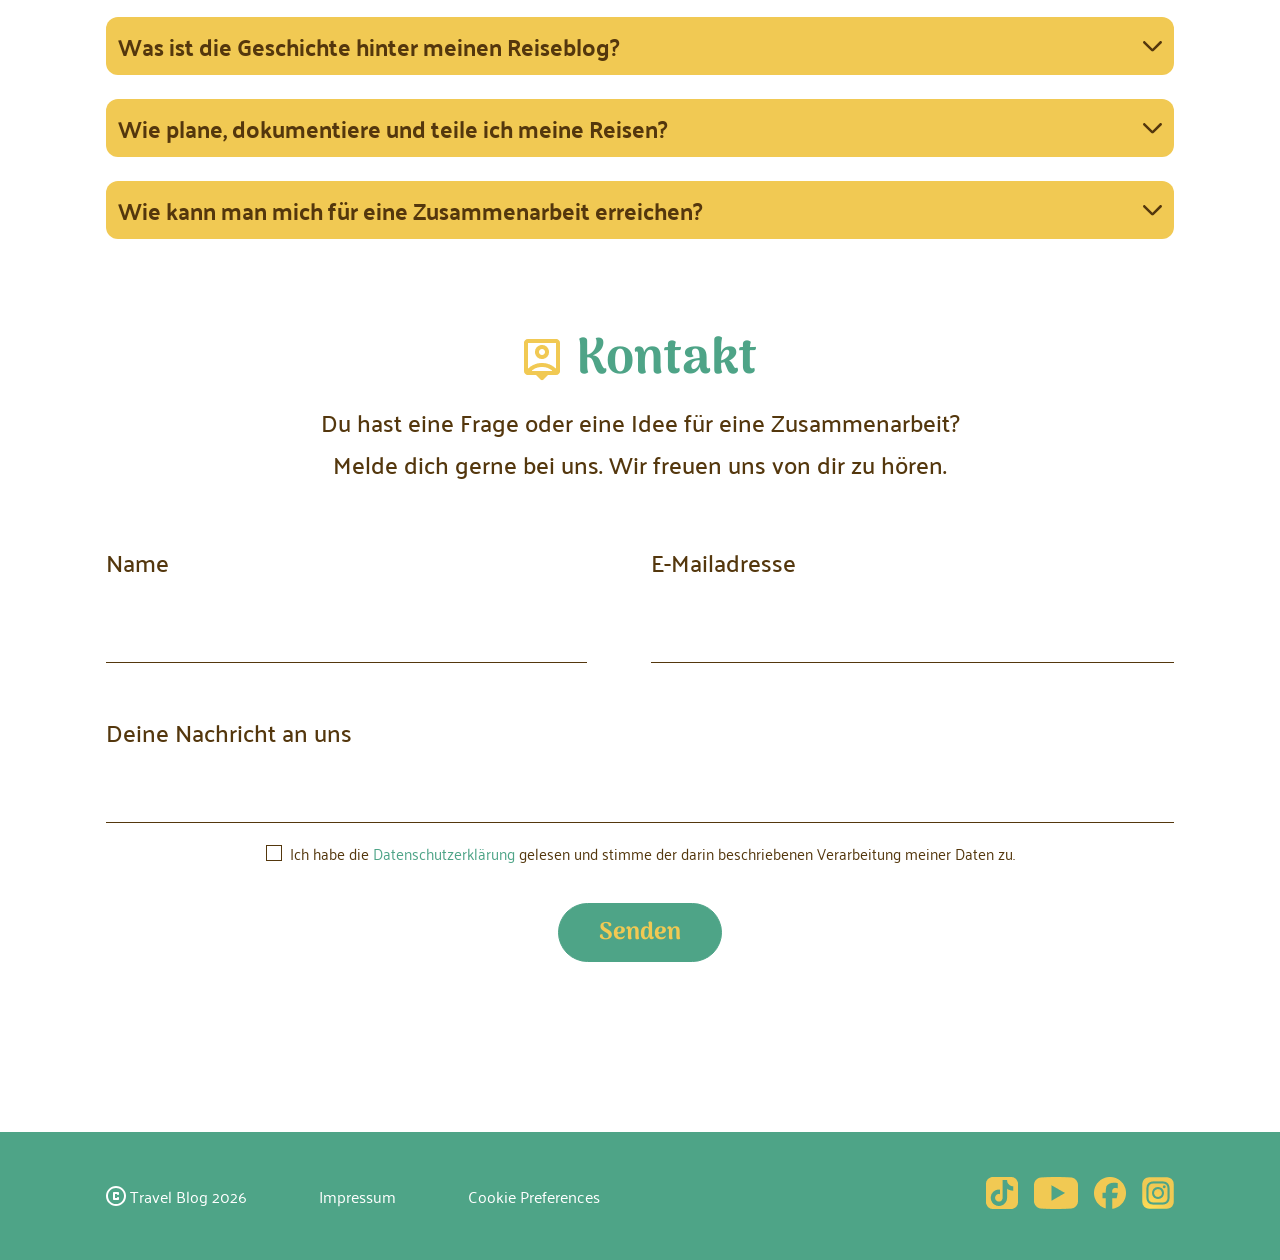
==== commit f3b22314: "update langugage for header / footer" ====
--- a/index.html
+++ b/index.html
@@ -23,7 +23,7 @@
         <nav>
             <a href="index.html#highlights">Highlights</a>
             <a href="index.html#faq">FAQ</a>
-            <a href="index.html#contact-form">Contact</a>
+            <a href="index.html#contact-form">Kontakt</a>
         </nav>
     </header>
 
@@ -238,7 +238,7 @@
                 <p>Travel Blog 2026</p>
             </div>
 
-            <a href="imprint.html">Imprint</a>
+            <a href="imprint.html">Impressum</a>
 
             <p>Cookie Preferences</p>
 
--- a/styles/style.css
+++ b/styles/style.css
@@ -31,7 +31,7 @@
     content: "";
     position: absolute;
     left: 51%;
-    bottom: 3px;
+    bottom: 4px;
     background-repeat: no-repeat;
     background-size: contain;
     opacity: 0;
@@ -62,10 +62,6 @@
     height: 11px;
     background-image: url("../assets/icons/contact-hover.svg");
 }
-
-/* nav>a:visited{
-    color: rgba(241, 201, 83, 1);
-} */
 
 .content {
     padding-inline: var(--content-padding);
@@ -173,6 +169,8 @@
     height: 533px;
     overflow: hidden;
     border-top-right-radius: 70px;
+
+    margin-bottom: 5rem;
 }
 
 .slides {
@@ -219,23 +217,23 @@
     background-image: url("../assets/img/fuji.jpg");
 }
 
-#slide-1:checked ~ .slides {
+#slide-1:checked~.slides {
     transform: translateX(0);
 }
 
-#slide-2:checked ~ .slides {
+#slide-2:checked~.slides {
     transform: translateX(-25%);
 }
 
-#slide-3:checked ~ .slides {
+#slide-3:checked~.slides {
     transform: translateX(-50%);
 }
 
-#slide-4:checked ~ .slides {
+#slide-4:checked~.slides {
     transform: translateX(-75%);
 }
 
-.slider > input {
+.slider>input {
     display: none;
 }
 
@@ -286,10 +284,10 @@
         width 0.3s ease;
 }
 
-#slide-1:checked ~ .slider-dots label[for="slide-1"],
-#slide-2:checked ~ .slider-dots label[for="slide-2"],
-#slide-3:checked ~ .slider-dots label[for="slide-3"],
-#slide-4:checked ~ .slider-dots label[for="slide-4"] {
+#slide-1:checked~.slider-dots label[for="slide-1"],
+#slide-2:checked~.slider-dots label[for="slide-2"],
+#slide-3:checked~.slider-dots label[for="slide-3"],
+#slide-4:checked~.slider-dots label[for="slide-4"] {
     background: rgba(241, 201, 83, 1);
     width: 40px;
     border-radius: 20px;
@@ -566,15 +564,17 @@
 }
 
 .privacy-wrapper>input {
-    margin-top: 0.5rem;
-
-    width: 18px;
-    height: 18px;
+    margin-top: 0.4rem;
+
+    width: 1rem;
+    height: 1rem;
+    flex-shrink: 0;
+
     appearance: none;
     border: 1px solid rgba(84, 55, 13, 1);
 }
 
-.privacy-wrapper > input:hover {
+.privacy-wrapper>input:hover {
     background-color: rgba(241, 201, 83, 1);
 }
 
@@ -600,11 +600,11 @@
     text-shadow: 0 2px 4px rgba(0, 0, 0, 0.5);
 }
 
-.privacy-wrapper > input:checked {
+.privacy-wrapper>input:checked {
     background-color: rgb(78, 164, 135);
 }
 
-.privacy-wrapper > input:checked::after {
+.privacy-wrapper>input:checked::after {
     content: "";
     display: block;
     border: solid rgba(241, 201, 83, 1);
@@ -698,6 +698,58 @@
         color: rgba(84, 55, 13, 1);
 
 
+    }
+
+    .landing-page-highlights>p {
+        display: none;
+    }
+
+    .slider {
+        width: 100%;
+        height: auto;
+        aspect-ratio: 335 / 533;
+        max-width: none;
+        margin: 2rem auto 0;
+        border-top-right-radius: 70px;
+    }
+
+    .slide-content {
+        top: 3.375rem;
+        left: 1rem;
+        width: calc(100% - 2rem);
+        max-width: none;
+        padding: 0.75rem 1rem;
+    }
+
+    .slide-content h2 {
+        font-size: 1.5rem;
+    }
+
+    .slide-content p {
+        font-size: 1rem;
+        line-height: 110%;
+        display: -webkit-box;
+        -webkit-line-clamp: 3;
+        -webkit-box-orient: vertical;
+        overflow: hidden;
+
+    }
+
+    .slider-dots {
+        bottom: 29px;
+        gap: 14px;
+    }
+
+    .dot {
+        width: 20px;
+        height: 20px;
+    }
+
+    #slide-1:checked~.slider-dots label[for="slide-1"],
+    #slide-2:checked~.slider-dots label[for="slide-2"],
+    #slide-3:checked~.slider-dots label[for="slide-3"],
+    #slide-4:checked~.slider-dots label[for="slide-4"] {
+        width: 32px;
     }
 
     .personal-data {
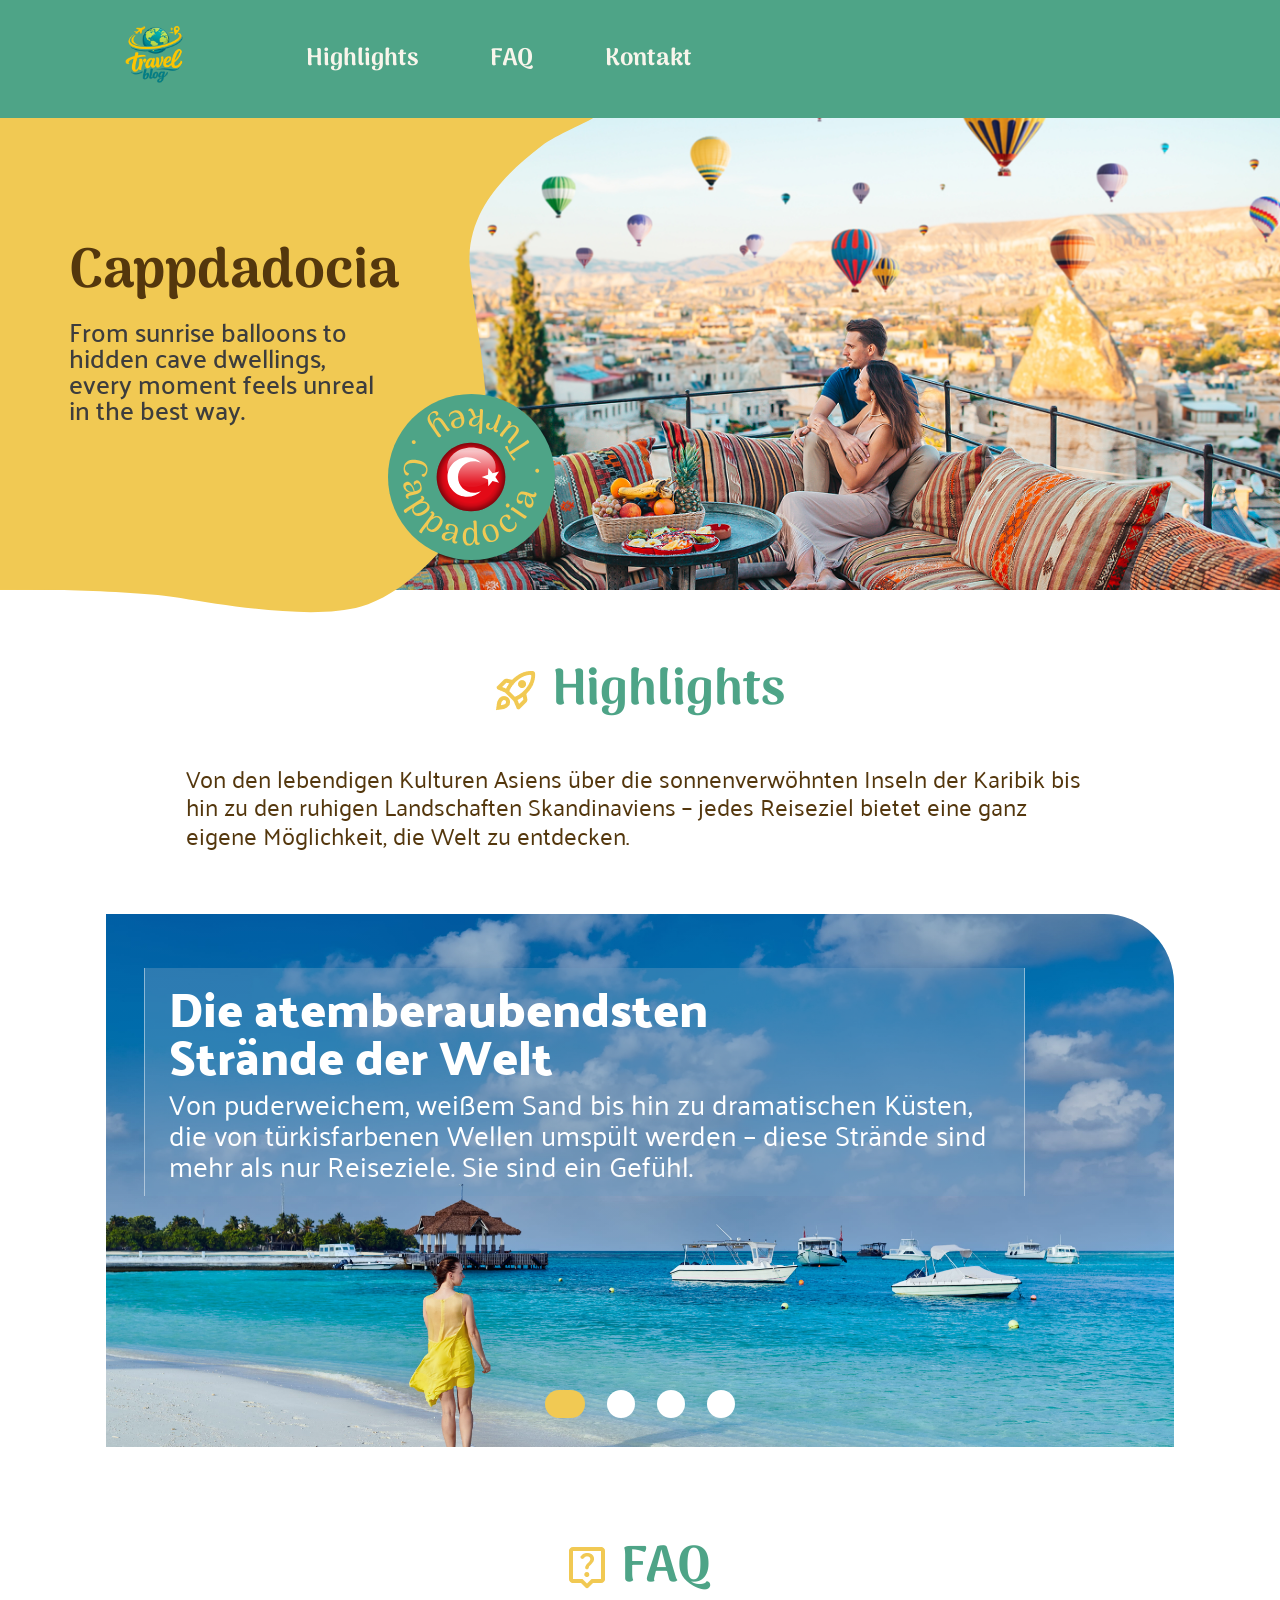
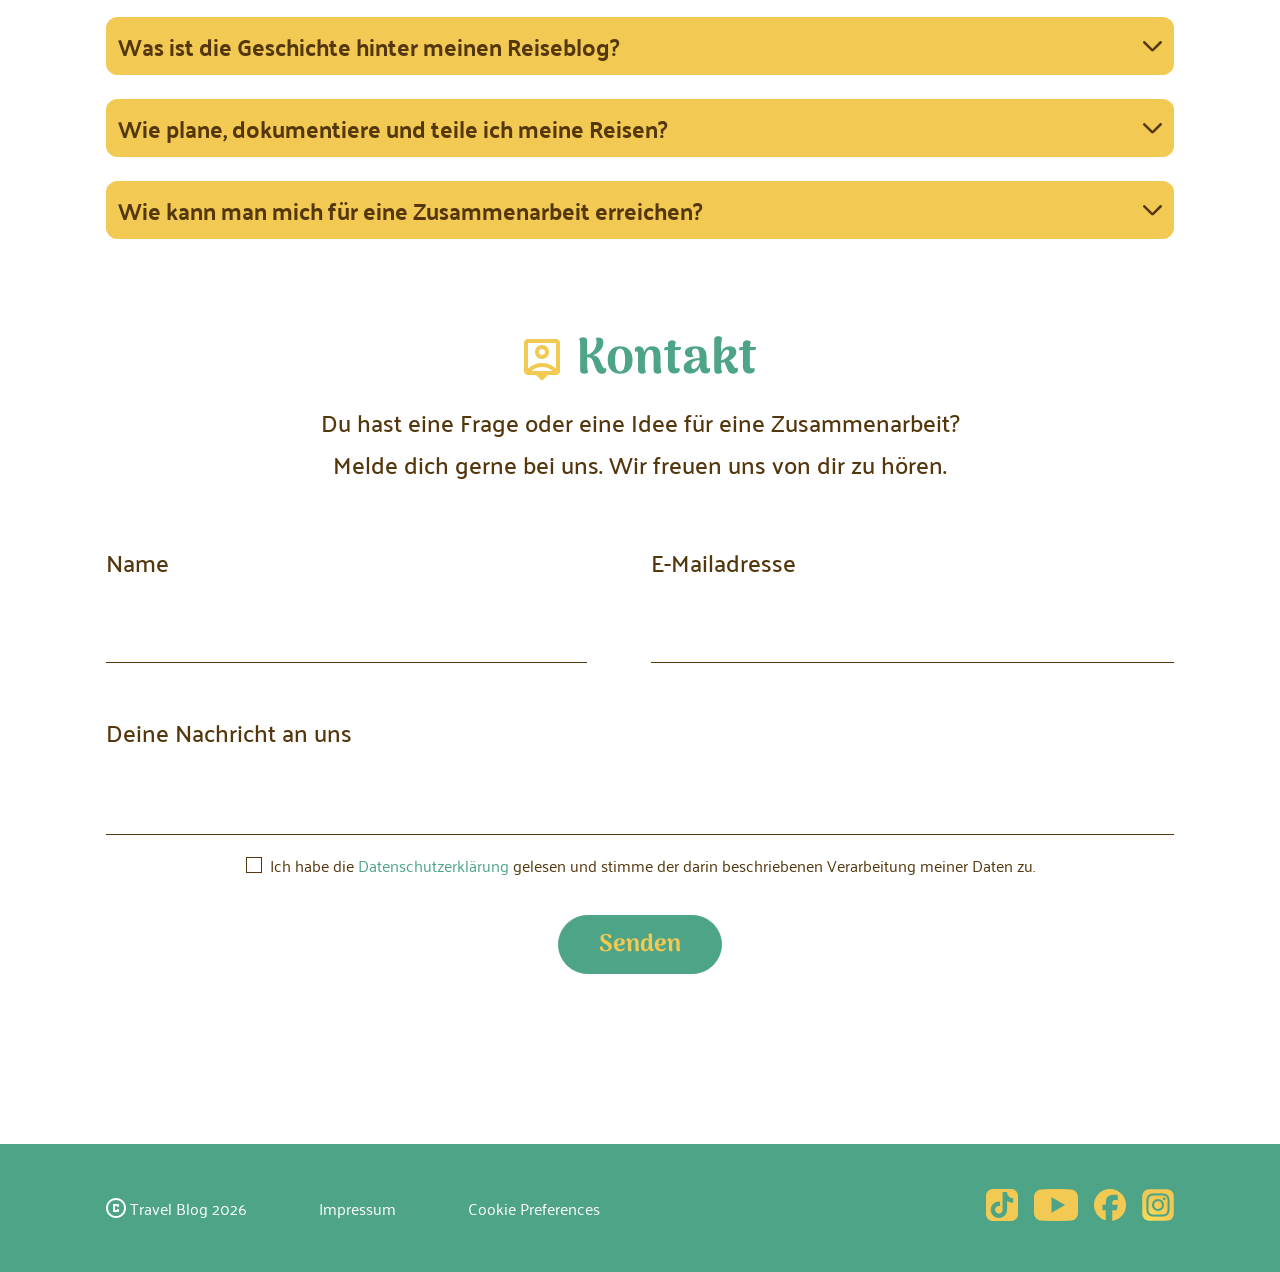
==== commit c22e1c92: "fix reponsive index.html" ====
--- a/index.html
+++ b/index.html
@@ -5,6 +5,7 @@
     <meta charset="UTF-8">
     <meta name="viewport" content="width=device-width, initial-scale=1.0">
     <title>BLOG</title>
+    <link rel="icon" type="image/svg+xml" href="./assets/icons/favicon.svg">
 
     <link rel="stylesheet" href="./styles/default.css">
     <link rel="stylesheet" href="./styles/variables.css">
@@ -27,28 +28,28 @@
         </nav>
     </header>
 
+    <section class="landing-page-hero">
+        <img class="hero-curve-img" src="./assets/img/hero-curve.svg" alt="">
+        <img class="hero-curve-img-mobile" src="./assets/img/hero-curve-mobile.svg" alt="">
+        <img class="hero-background-img" src="./assets/img/hero-picture.png"
+            alt="Ein Bild von den Dächern von Kappadokien">
+        <img class="hero-background-img-mobile" src="./assets/img/hero-picture-mobile.png"
+            alt="Ein Bild von den Dächern von Kappadokien">
+        <div class="hero-turkey-circle" role="img" aria-label="Rundes Symbol von Türkei Flagge">
+            <img class="hero-turkey-circle-bg" src="./assets/img/turkey-circle-bg.svg" alt="">
+            <img class="hero-turkey-circle-text" src="./assets/img/turkey-circle-text.svg" alt="">
+            <img class="hero-turkey-circle-flag" src="./assets/img/turkey-circle-flag.svg" alt="">
+        </div>
+        <div class="hero-headline">
+            <h1>Cappdadocia</h1>
+            <p>
+                From sunrise balloons to hidden cave dwellings,
+                every moment feels unreal in the best way.
+            </p>
+        </div>
+    </section>
+
     <div class="content">
-
-        <section class="landing-page-hero">
-            <img class="hero-curve-img" src="./assets/img/hero-curve.svg" alt="">
-            <img class="hero-curve-img-mobile" src="./assets/img/hero-curve-mobile.svg" alt="">
-            <img class="hero-background-img" src="./assets/img/hero-picture.png"
-                alt="Ein Bild von den Dächern von Kappadokien">
-            <img class="hero-background-img-mobile" src="./assets/img/hero-picture-mobile.png"
-                alt="Ein Bild von den Dächern von Kappadokien">
-            <div class="hero-turkey-circle" role="img" aria-label="Rundes Symbol von Türkei Flagge">
-                <img class="hero-turkey-circle-bg" src="./assets/img/turkey-circle-bg.svg" alt="">
-                <img class="hero-turkey-circle-text" src="./assets/img/turkey-circle-text.svg" alt="">
-                <img class="hero-turkey-circle-flag" src="./assets/img/turkey-circle-flag.svg" alt="">
-            </div>
-            <div class="hero-headline">
-                <h1>Cappdadocia</h1>
-                <p>
-                    From sunrise balloons to hidden cave dwellings,
-                    every moment feels unreal in the best way.
-                </p>
-            </div>
-        </section>
         <section id="highlights" class="landing-page-highlights">
             <div class="landing-page-headline">
                 <img src="./assets/icons/rocket-icon.png" alt="" loading="lazy">
--- a/styles/variables.css
+++ b/styles/variables.css
@@ -3,4 +3,10 @@
 --primary-bg-color-header-footer: rgba(78, 164, 135, 1);
 --content-padding: max(clamp(1.5rem, -0.21rem + 8.57vw, 7.5rem), calc(50% - 600px));
 
+}
+
+@media screen and (max-width: 767px) {
+    :root {
+        --content-padding: 1rem;
+    }
 }
--- a/styles/style.css
+++ b/styles/style.css
@@ -71,11 +71,10 @@
 .landing-page-hero {
     background-color: rgba(241, 201, 83, 1);
     height: clamp(335px, 129.29px + 26.7857vw, 515px);
-    width: min(100vw, 1440px);
+    width: 100%;
+    max-width: 1440px;
+    margin-inline: auto;
     position: relative;
-    left: 50%;
-    transform: translateX(-50%);
-    overflow: visible;
 }
 
 .hero-curve-img {
@@ -383,14 +382,13 @@
 
     background-color: rgba(241, 201, 83, 1);
     border-radius: 12px;
-    overflow: hidden;
 
     interpolate-size: allow-keywords;
 }
 
 .faq-accordion details summary>img {
     transform: rotate(0deg);
-    transition: transform 0.6s ease-in-out;
+    transition: transform 0.2s ease-in-out;
 }
 
 .faq-accordion details[open] summary>img {
@@ -413,7 +411,7 @@
     outline: none;
     -webkit-tap-highlight-color: transparent;
 
-    border-radius: 0;
+    border-radius: 12px;
     background-color: rgba(241, 201, 83, 1);
     padding: 8px 12px;
 }
@@ -521,8 +519,8 @@
 }
 
 textarea {
-    padding-top: 1rem;
-    height: 70px;
+    height: 82px;
+    padding: 2.25rem 2px 1px;
     resize: none;
 }
 
@@ -537,6 +535,8 @@
 
     padding-top: 1rem;
     padding-bottom: 2.25rem;
+
+    font-size: 1rem;
 }
 
 .privacy>input {
@@ -546,11 +546,11 @@
 
 .privacy a {
     color: rgba(78, 164, 135, 1);
+    display: inline-block;
 }
 
 .privacy a:hover {
-    font-family: 'Palanquin Dark';
-    font-weight: 400;
+    transform: scaleX(1.02);
 }
 
 .privacy-wrapper {
@@ -635,9 +635,8 @@
 
     background-color: var(--primary-bg-color-header-footer);
     height: 128px;
-    padding-inline: clamp(24px, 9.01vw - 9.8px, 120px);
     margin-top: clamp(5rem, 10.3571rem - 5.9524vw, 7.5rem);
-    padding-left: var(--content-padding);
+    padding-inline: var(--content-padding);
 }
 
 .footer-links {
@@ -691,13 +690,6 @@
 
     .contact-text>p {
         display: none;
-    }
-
-    .tips-section {
-        width: 100%;
-        color: rgba(84, 55, 13, 1);
-
-
     }
 
     .landing-page-highlights>p {
@@ -732,7 +724,6 @@
         -webkit-line-clamp: 3;
         -webkit-box-orient: vertical;
         overflow: hidden;
-
     }
 
     .slider-dots {
@@ -800,8 +791,12 @@
 
     .footer-social-media-links {
         margin-top: 58px;
-    }
-
+        gap: 4px;
+    }
+
+    .footer-social-media-links a {
+        padding: 8px;
+    }
 
     .footer-social-media-links img {
         width: 24px;
@@ -883,4 +878,30 @@
         width: 150px;
         height: 150px;
     }
+}
+
+@media screen and (max-width: 360px) {
+    .footer-social-media-links {
+        display: grid;
+        justify-items: center;
+        grid-template-columns: repeat(2, auto);
+        gap: 8px 16px;
+        margin-top: 0px;
+    }
+
+    .footer-social-media-links a:nth-child(1) {
+        order: 1;
+    }
+
+    .footer-social-media-links a:nth-child(2) {
+        order: 4;
+    }
+
+    .footer-social-media-links a:nth-child(3) {
+        order: 3;
+    }
+
+    .footer-social-media-links a:nth-child(4) {
+        order: 2;
+    }
 }
